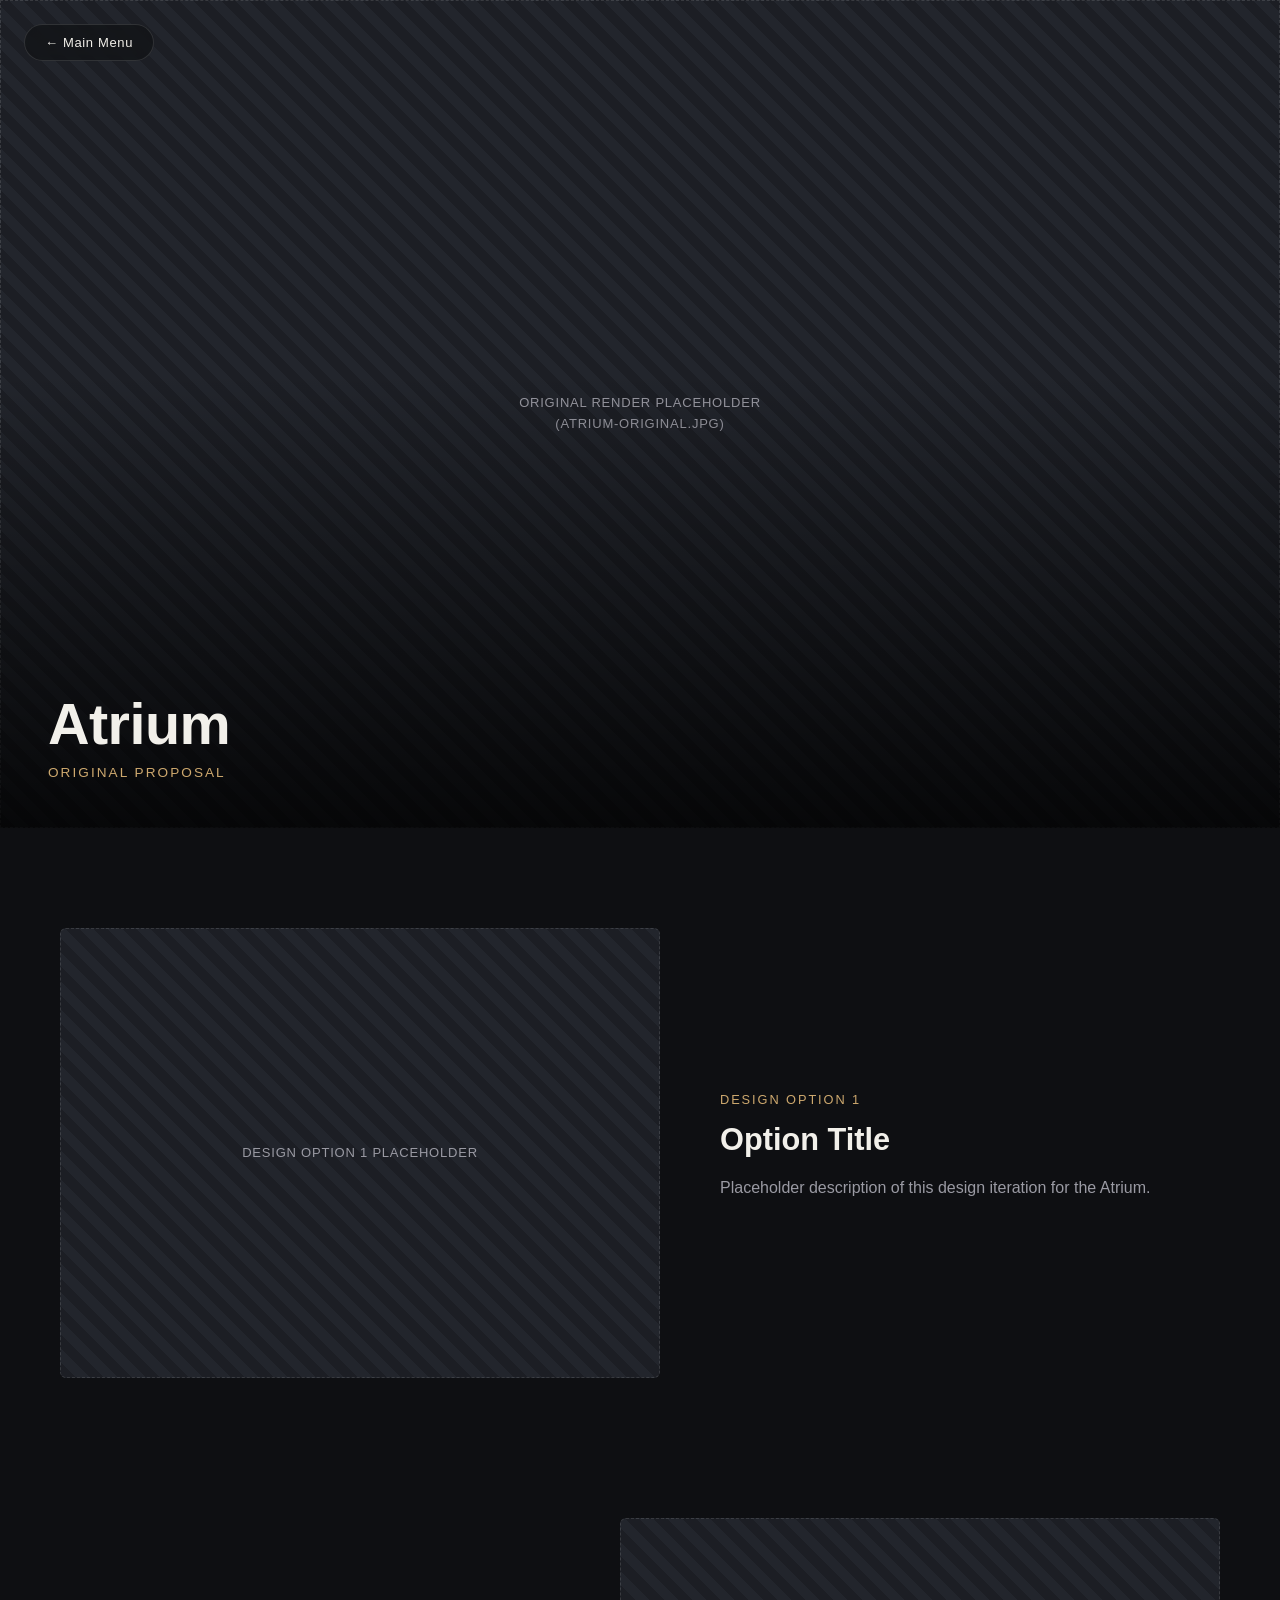
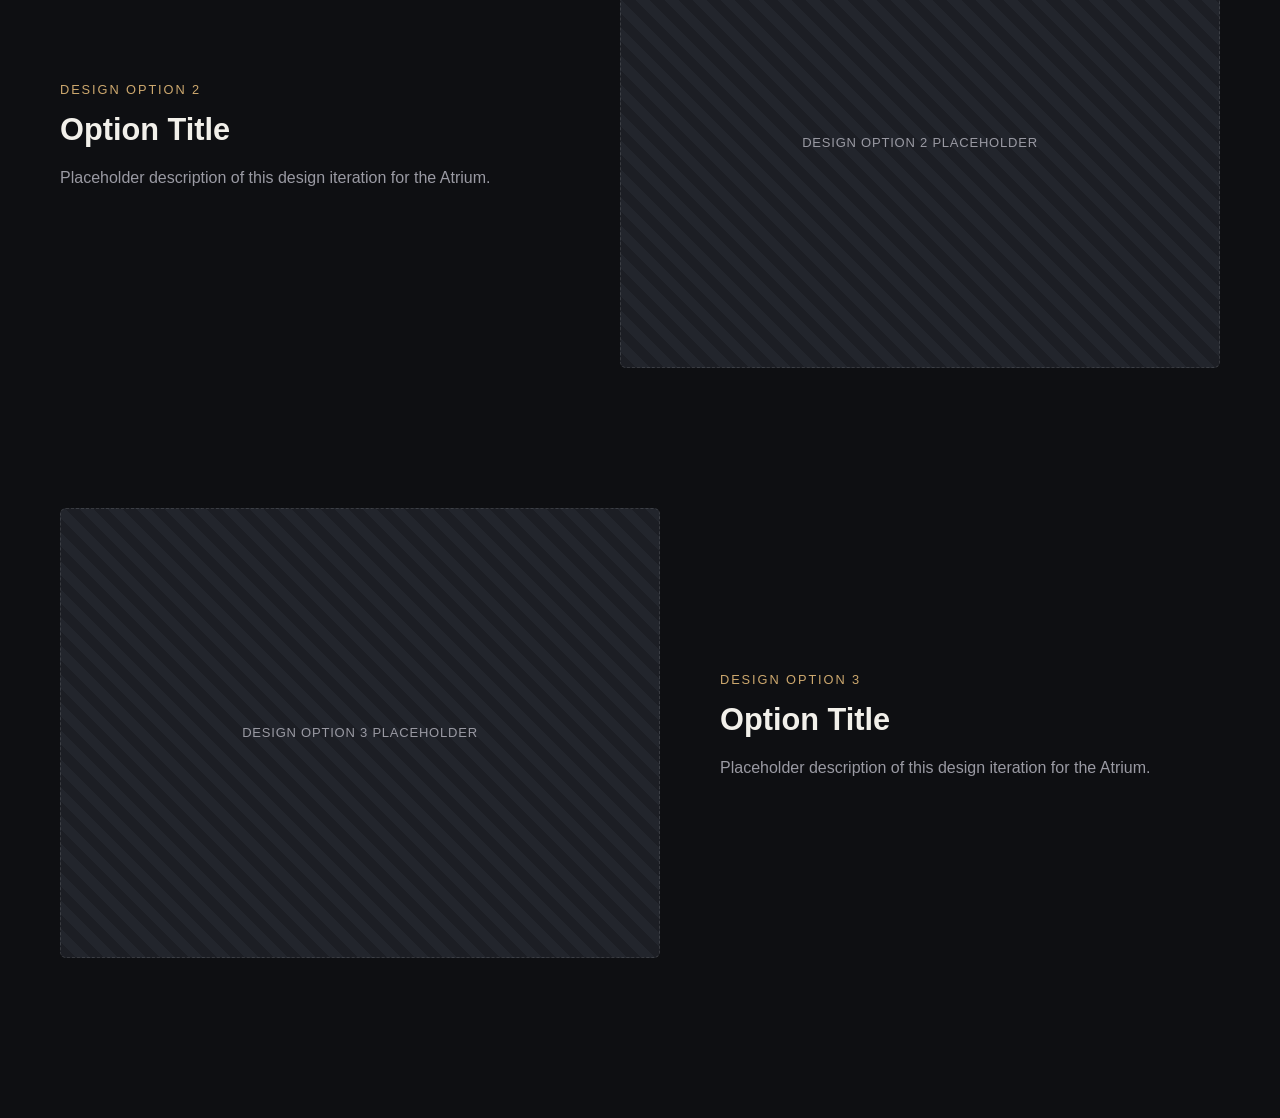
==== atrium.html @ 17647ee3 "Add site skeleton: cover, main menu, and 4 space pages with placeholders" ====
<!DOCTYPE html>
<html lang="en">
<head>
<meta charset="UTF-8" />
<meta name="viewport" content="width=device-width, initial-scale=1.0" />
<title>Atrium — Technopark Design Options</title>
<link rel="stylesheet" href="css/style.css" />
</head>
<body>

<a href="index.html" class="back-btn">&larr; Main Menu</a>

<section class="hero">
  <div class="hero-media placeholder">Original Render Placeholder<br />(atrium-original.jpg)</div>
  <div class="hero-scrim"></div>
  <div class="hero-caption">
    <h1>Atrium</h1>
    <p>Original Proposal</p>
  </div>
</section>

<section class="options">

  <div class="option-block fade-in">
    <div class="option-media placeholder">Design Option 1 Placeholder</div>
    <div class="option-text">
      <p class="eyebrow">Design Option 1</p>
      <h2>Option Title</h2>
      <p>Placeholder description of this design iteration for the Atrium.</p>
    </div>
  </div>

  <div class="option-block reverse fade-in">
    <div class="option-media placeholder">Design Option 2 Placeholder</div>
    <div class="option-text">
      <p class="eyebrow">Design Option 2</p>
      <h2>Option Title</h2>
      <p>Placeholder description of this design iteration for the Atrium.</p>
    </div>
  </div>

  <div class="option-block fade-in">
    <div class="option-media placeholder">Design Option 3 Placeholder</div>
    <div class="option-text">
      <p class="eyebrow">Design Option 3</p>
      <h2>Option Title</h2>
      <p>Placeholder description of this design iteration for the Atrium.</p>
    </div>
  </div>

</section>

<script src="js/script.js"></script>
</body>
</html>
---- css/style.css ----
:root {
  --bg: #0e0f12;
  --bg-alt: #16181d;
  --text: #f2f0ea;
  --text-dim: #9a9aa3;
  --accent: #cda86e;
  --border: rgba(255, 255, 255, 0.12);
}

* {
  box-sizing: border-box;
}

html {
  scroll-behavior: smooth;
}

body {
  margin: 0;
  background: var(--bg);
  color: var(--text);
  font-family: -apple-system, BlinkMacSystemFont, "Segoe UI", Helvetica, Arial, sans-serif;
  -webkit-font-smoothing: antialiased;
}

a {
  color: inherit;
}

/* ---------- Placeholder media block ---------- */
.placeholder {
  width: 100%;
  height: 100%;
  display: flex;
  align-items: center;
  justify-content: center;
  text-align: center;
  padding: 20px;
  background: repeating-linear-gradient(
    45deg,
    #1c1e24,
    #1c1e24 10px,
    #22252c 10px,
    #22252c 20px
  );
  border: 1px dashed var(--border);
  color: var(--text-dim);
  font-size: 13px;
  letter-spacing: 0.06em;
  text-transform: uppercase;
  line-height: 1.6;
}

/* ---------- Fade-in on scroll ---------- */
.fade-in {
  opacity: 0;
  transform: translateY(24px);
  transition: opacity 0.7s ease, transform 0.7s ease;
}
.fade-in.visible {
  opacity: 1;
  transform: none;
}

/* ---------- Cover ---------- */
.cover {
  height: 100vh;
  display: flex;
  flex-direction: column;
  align-items: center;
  justify-content: center;
  text-align: center;
  position: relative;
  padding: 0 24px;
}

.cover h1 {
  font-size: clamp(2.2rem, 6vw, 5rem);
  font-weight: 700;
  letter-spacing: -0.02em;
  margin: 0;
}

.cover .subtitle {
  margin-top: 18px;
  color: var(--text-dim);
  font-size: clamp(0.9rem, 1.6vw, 1.15rem);
  letter-spacing: 0.08em;
  text-transform: uppercase;
}

.scroll-cue {
  position: absolute;
  bottom: 40px;
  left: 50%;
  transform: translateX(-50%);
  text-decoration: none;
  display: flex;
  flex-direction: column;
  align-items: center;
  gap: 8px;
  color: var(--text-dim);
  font-size: 12px;
  letter-spacing: 0.1em;
  text-transform: uppercase;
}

.scroll-cue .arrow {
  width: 12px;
  height: 12px;
  border-right: 2px solid var(--text-dim);
  border-bottom: 2px solid var(--text-dim);
  transform: rotate(45deg);
  animation: bounce 1.8s infinite;
}

@keyframes bounce {
  0%, 100% { transform: rotate(45deg) translate(0, 0); }
  50% { transform: rotate(45deg) translate(6px, 6px); }
}

/* ---------- Menu ---------- */
.menu {
  padding: 100px 60px 120px;
  max-width: 1400px;
  margin: 0 auto;
}

.menu h2 {
  text-align: center;
  font-size: clamp(1.4rem, 3vw, 2rem);
  font-weight: 600;
  letter-spacing: 0.04em;
  margin-bottom: 60px;
}

.menu-grid {
  display: grid;
  grid-template-columns: repeat(4, minmax(0, 1fr));
  gap: 32px;
}

.menu-item {
  text-decoration: none;
  color: var(--text);
  display: flex;
  flex-direction: column;
  gap: 16px;
}

.menu-item .thumb {
  aspect-ratio: 4 / 3;
  border-radius: 6px;
  overflow: hidden;
  transition: transform 0.35s ease, border-color 0.35s ease;
}

.menu-item:hover .thumb {
  transform: scale(1.03);
  border-color: var(--accent);
}

.menu-label {
  text-align: center;
  font-size: 1rem;
  font-weight: 600;
  letter-spacing: 0.05em;
  text-transform: uppercase;
}

@media (max-width: 900px) {
  .menu-grid { grid-template-columns: repeat(2, minmax(0, 1fr)); }
  .menu { padding: 80px 32px; }
}
@media (max-width: 520px) {
  .menu-grid { grid-template-columns: minmax(0, 1fr); }
}

/* ---------- Back button (space pages) ---------- */
.back-btn {
  position: fixed;
  top: 24px;
  left: 24px;
  z-index: 100;
  text-decoration: none;
  background: rgba(14, 15, 18, 0.6);
  backdrop-filter: blur(8px);
  border: 1px solid var(--border);
  color: var(--text);
  padding: 10px 20px;
  border-radius: 999px;
  font-size: 13px;
  letter-spacing: 0.05em;
  transition: background 0.25s ease, color 0.25s ease;
}

.back-btn:hover {
  background: var(--accent);
  color: #14151a;
}

/* ---------- Hero (original render) ---------- */
.hero {
  position: relative;
  height: 92vh;
  overflow: hidden;
}

.hero-media {
  position: absolute;
  inset: 0;
}

.hero-scrim {
  position: absolute;
  inset: 0;
  background: linear-gradient(to top, rgba(0, 0, 0, 0.8), rgba(0, 0, 0, 0) 55%);
  pointer-events: none;
}

.hero-caption {
  position: absolute;
  left: 48px;
  bottom: 48px;
  z-index: 2;
}

.hero-caption h1 {
  margin: 0;
  font-size: clamp(2rem, 5vw, 3.6rem);
  font-weight: 700;
  letter-spacing: -0.01em;
}

.hero-caption p {
  margin: 8px 0 0;
  color: var(--accent);
  letter-spacing: 0.15em;
  text-transform: uppercase;
  font-size: 0.85rem;
}

/* ---------- Design options ---------- */
.options {
  max-width: 1300px;
  margin: 0 auto;
  padding: 100px 60px 160px;
  display: flex;
  flex-direction: column;
  gap: 140px;
}

.option-block {
  display: grid;
  grid-template-columns: minmax(0, 1.2fr) minmax(0, 1fr);
  gap: 60px;
  align-items: center;
}

.option-block.reverse {
  grid-template-columns: minmax(0, 1fr) minmax(0, 1.2fr);
}

.option-block.reverse .option-media {
  order: 2;
}

.option-media {
  aspect-ratio: 4 / 3;
  border-radius: 6px;
  overflow: hidden;
}

.option-text .eyebrow {
  color: var(--accent);
  font-size: 0.8rem;
  letter-spacing: 0.15em;
  text-transform: uppercase;
  margin: 0 0 12px;
}

.option-text h2 {
  font-size: clamp(1.4rem, 2.4vw, 2rem);
  margin: 0 0 16px;
}

.option-text p {
  color: var(--text-dim);
  line-height: 1.7;
  font-size: 1rem;
}

@media (max-width: 860px) {
  .options { padding: 70px 28px 120px; gap: 90px; }
  .option-block,
  .option-block.reverse {
    grid-template-columns: minmax(0, 1fr);
  }
  .option-block.reverse .option-media { order: 0; }
  .hero-caption { left: 24px; bottom: 32px; }
}
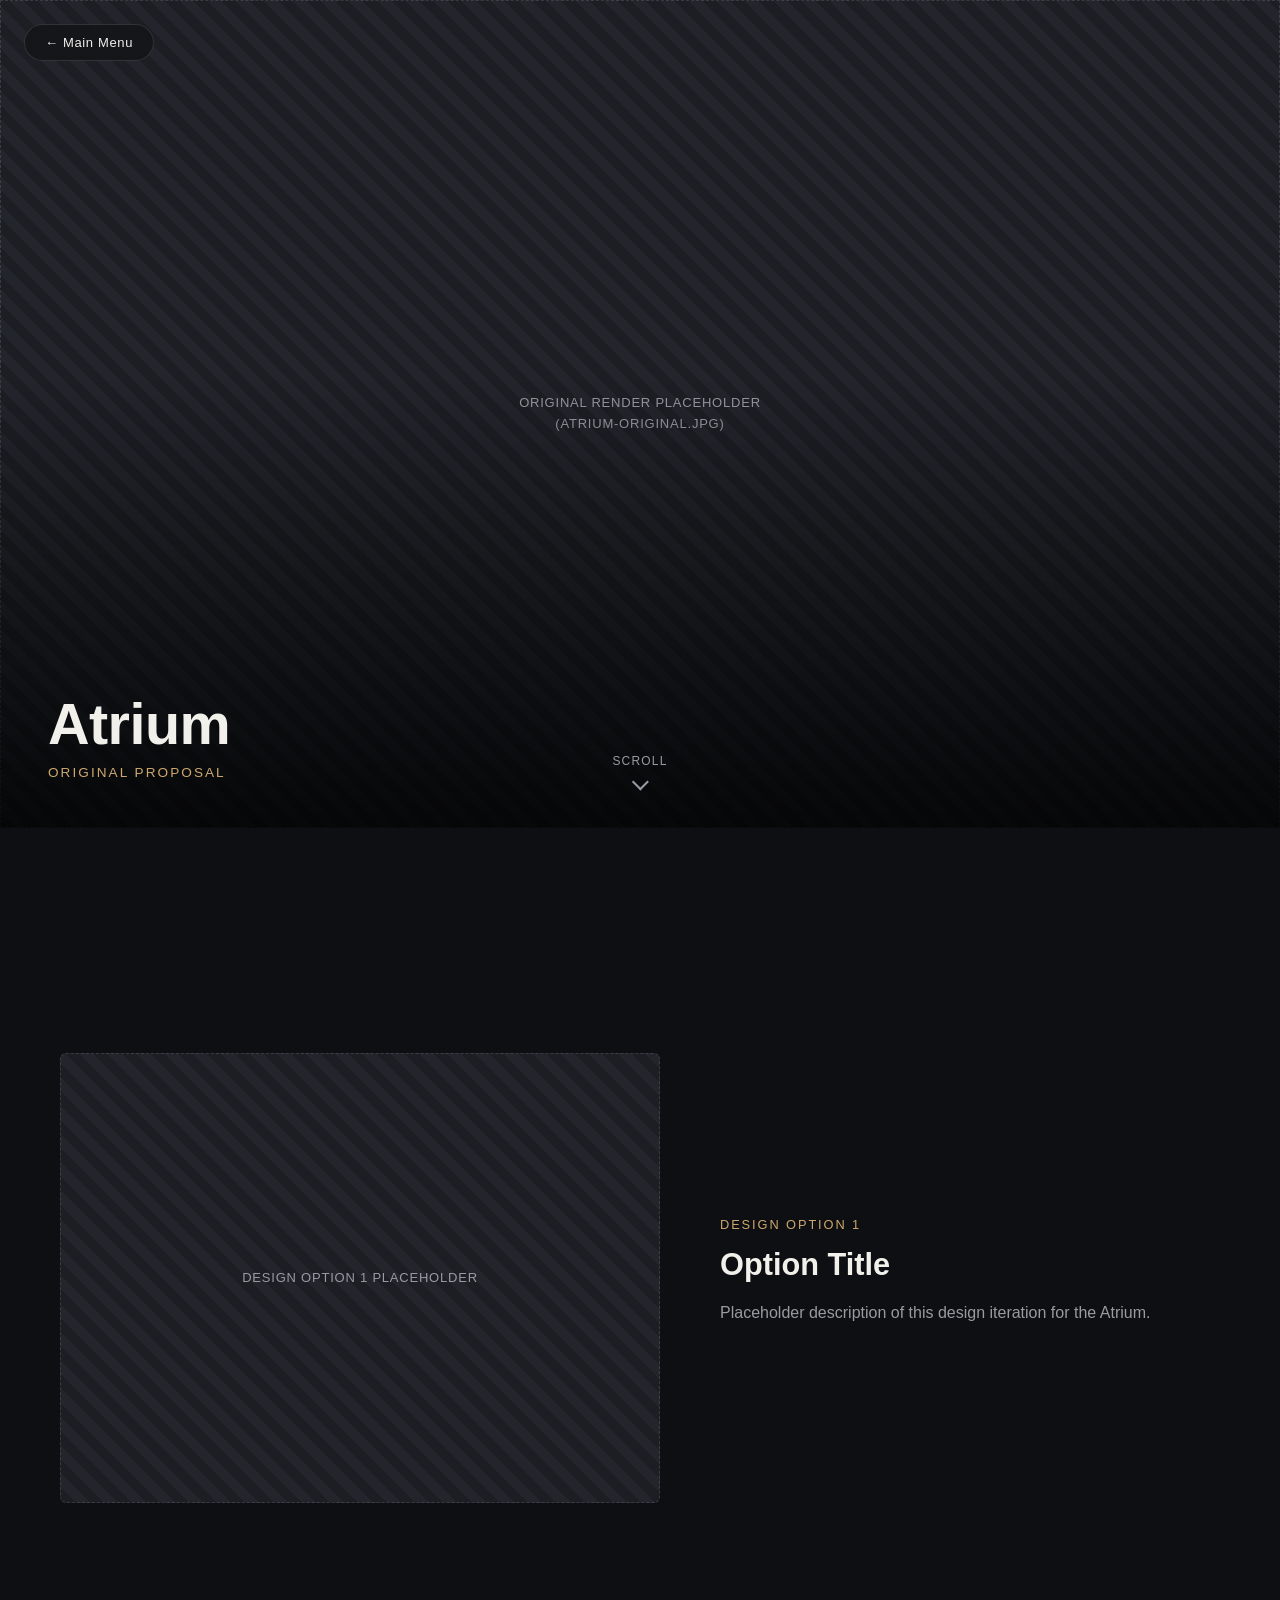
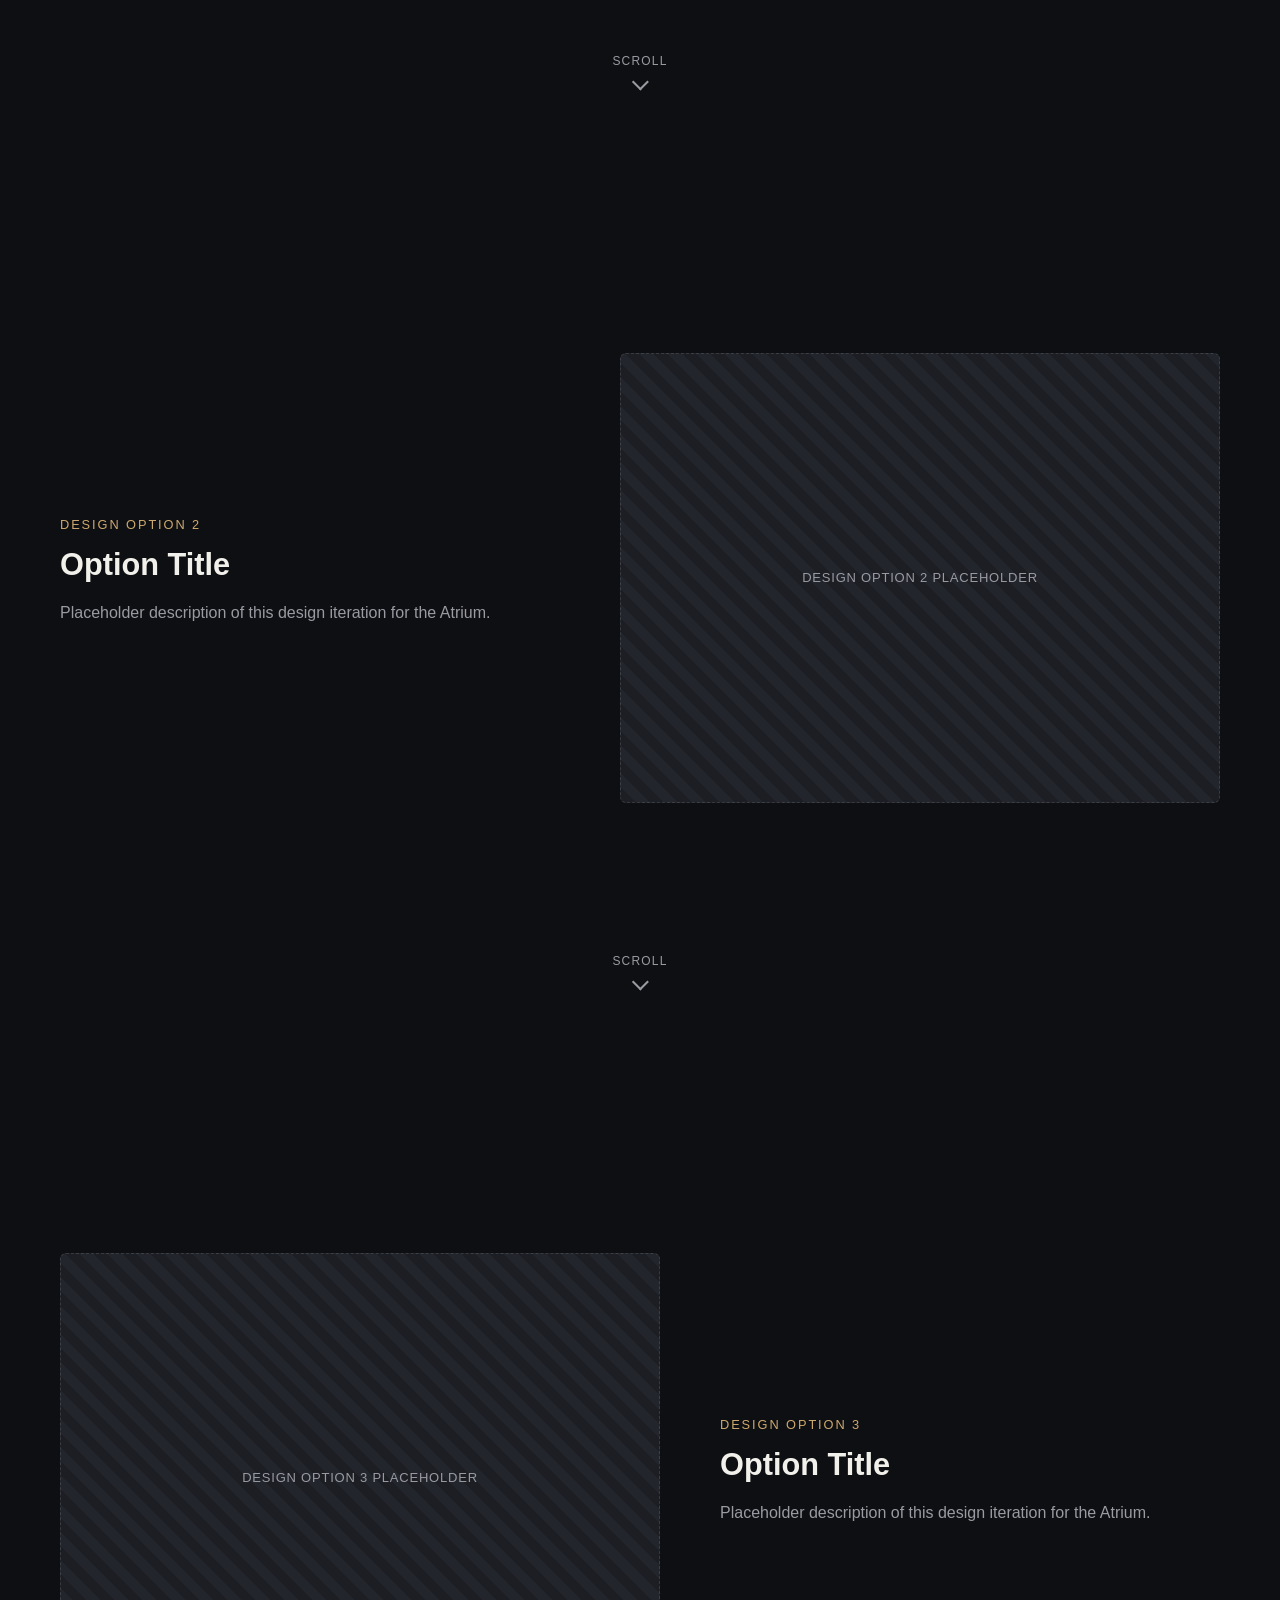
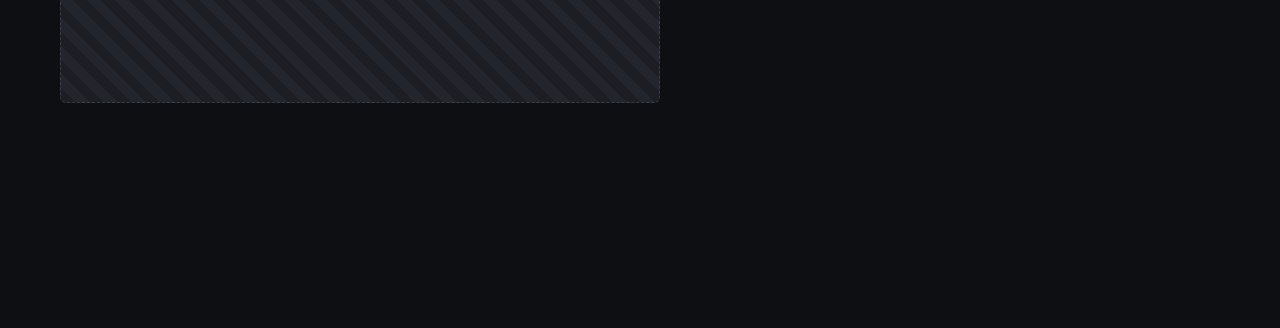
==== commit 87cd868c: "Convert scrolling into presentation-style slide navigation Each section (cover, menu, hero, design o" ====
--- a/atrium.html
+++ b/atrium.html
@@ -10,17 +10,20 @@
 
 <a href="index.html" class="back-btn">&larr; Main Menu</a>
 
-<section class="hero">
+<section class="hero slide">
   <div class="hero-media placeholder">Original Render Placeholder<br />(atrium-original.jpg)</div>
   <div class="hero-scrim"></div>
   <div class="hero-caption">
     <h1>Atrium</h1>
     <p>Original Proposal</p>
   </div>
+  <a href="#" class="scroll-cue">
+    <span>Scroll</span>
+    <span class="arrow"></span>
+  </a>
 </section>
 
-<section class="options">
-
+<section class="option-slide slide">
   <div class="option-block fade-in">
     <div class="option-media placeholder">Design Option 1 Placeholder</div>
     <div class="option-text">
@@ -29,7 +32,13 @@
       <p>Placeholder description of this design iteration for the Atrium.</p>
     </div>
   </div>
+  <a href="#" class="scroll-cue">
+    <span>Scroll</span>
+    <span class="arrow"></span>
+  </a>
+</section>
 
+<section class="option-slide slide">
   <div class="option-block reverse fade-in">
     <div class="option-media placeholder">Design Option 2 Placeholder</div>
     <div class="option-text">
@@ -38,7 +47,13 @@
       <p>Placeholder description of this design iteration for the Atrium.</p>
     </div>
   </div>
+  <a href="#" class="scroll-cue">
+    <span>Scroll</span>
+    <span class="arrow"></span>
+  </a>
+</section>
 
+<section class="option-slide slide">
   <div class="option-block fade-in">
     <div class="option-media placeholder">Design Option 3 Placeholder</div>
     <div class="option-text">
@@ -47,7 +62,6 @@
       <p>Placeholder description of this design iteration for the Atrium.</p>
     </div>
   </div>
-
 </section>
 
 <script src="js/script.js"></script>
--- a/css/style.css
+++ b/css/style.css
@@ -13,6 +13,7 @@
 
 html {
   scroll-behavior: smooth;
+  scroll-snap-type: y mandatory;
 }
 
 body {
@@ -21,6 +22,12 @@
   color: var(--text);
   font-family: -apple-system, BlinkMacSystemFont, "Segoe UI", Helvetica, Arial, sans-serif;
   -webkit-font-smoothing: antialiased;
+}
+
+/* ---------- Slides (presentation-style scroll-snap) ---------- */
+.slide {
+  scroll-snap-align: start;
+  scroll-snap-stop: always;
 }
 
 a {
@@ -121,7 +128,11 @@
 
 /* ---------- Menu ---------- */
 .menu {
-  padding: 100px 60px 120px;
+  min-height: 100vh;
+  display: flex;
+  flex-direction: column;
+  justify-content: center;
+  padding: 40px 60px;
   max-width: 1400px;
   margin: 0 auto;
 }
@@ -169,11 +180,9 @@
 }
 
 @media (max-width: 900px) {
-  .menu-grid { grid-template-columns: repeat(2, minmax(0, 1fr)); }
-  .menu { padding: 80px 32px; }
-}
-@media (max-width: 520px) {
-  .menu-grid { grid-template-columns: minmax(0, 1fr); }
+  .menu-grid { grid-template-columns: repeat(2, minmax(0, 1fr)); gap: 20px; }
+  .menu { padding: 32px 24px; }
+  .menu h2 { margin-bottom: 32px; }
 }
 
 /* ---------- Back button (space pages) ---------- */
@@ -241,16 +250,18 @@
 }
 
 /* ---------- Design options ---------- */
-.options {
+.option-slide {
+  min-height: 100vh;
+  display: flex;
+  align-items: center;
+  position: relative;
+  padding: 80px 60px;
+}
+
+.option-block {
+  width: 100%;
   max-width: 1300px;
   margin: 0 auto;
-  padding: 100px 60px 160px;
-  display: flex;
-  flex-direction: column;
-  gap: 140px;
-}
-
-.option-block {
   display: grid;
   grid-template-columns: minmax(0, 1.2fr) minmax(0, 1fr);
   gap: 60px;
@@ -291,10 +302,11 @@
 }
 
 @media (max-width: 860px) {
-  .options { padding: 70px 28px 120px; gap: 90px; }
+  .option-slide { padding: 100px 28px 60px; }
   .option-block,
   .option-block.reverse {
     grid-template-columns: minmax(0, 1fr);
+    gap: 28px;
   }
   .option-block.reverse .option-media { order: 0; }
   .hero-caption { left: 24px; bottom: 32px; }
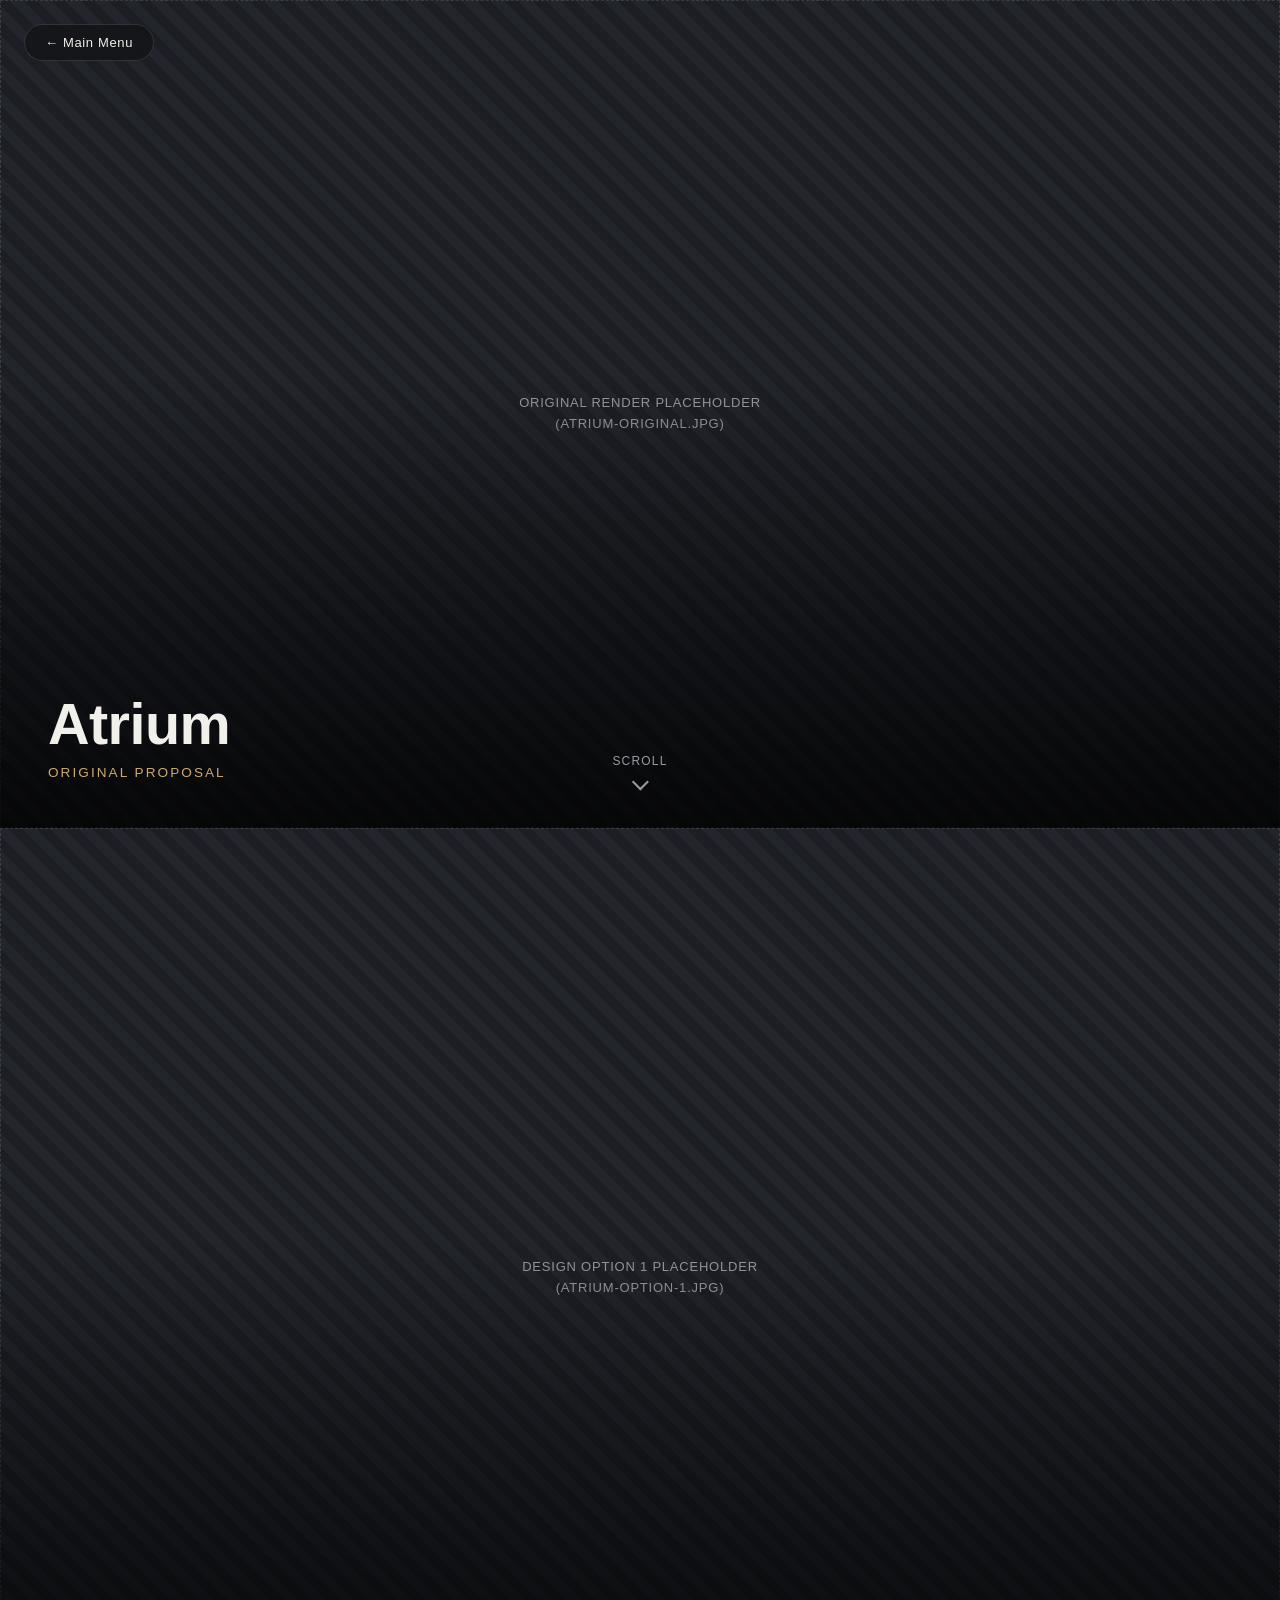
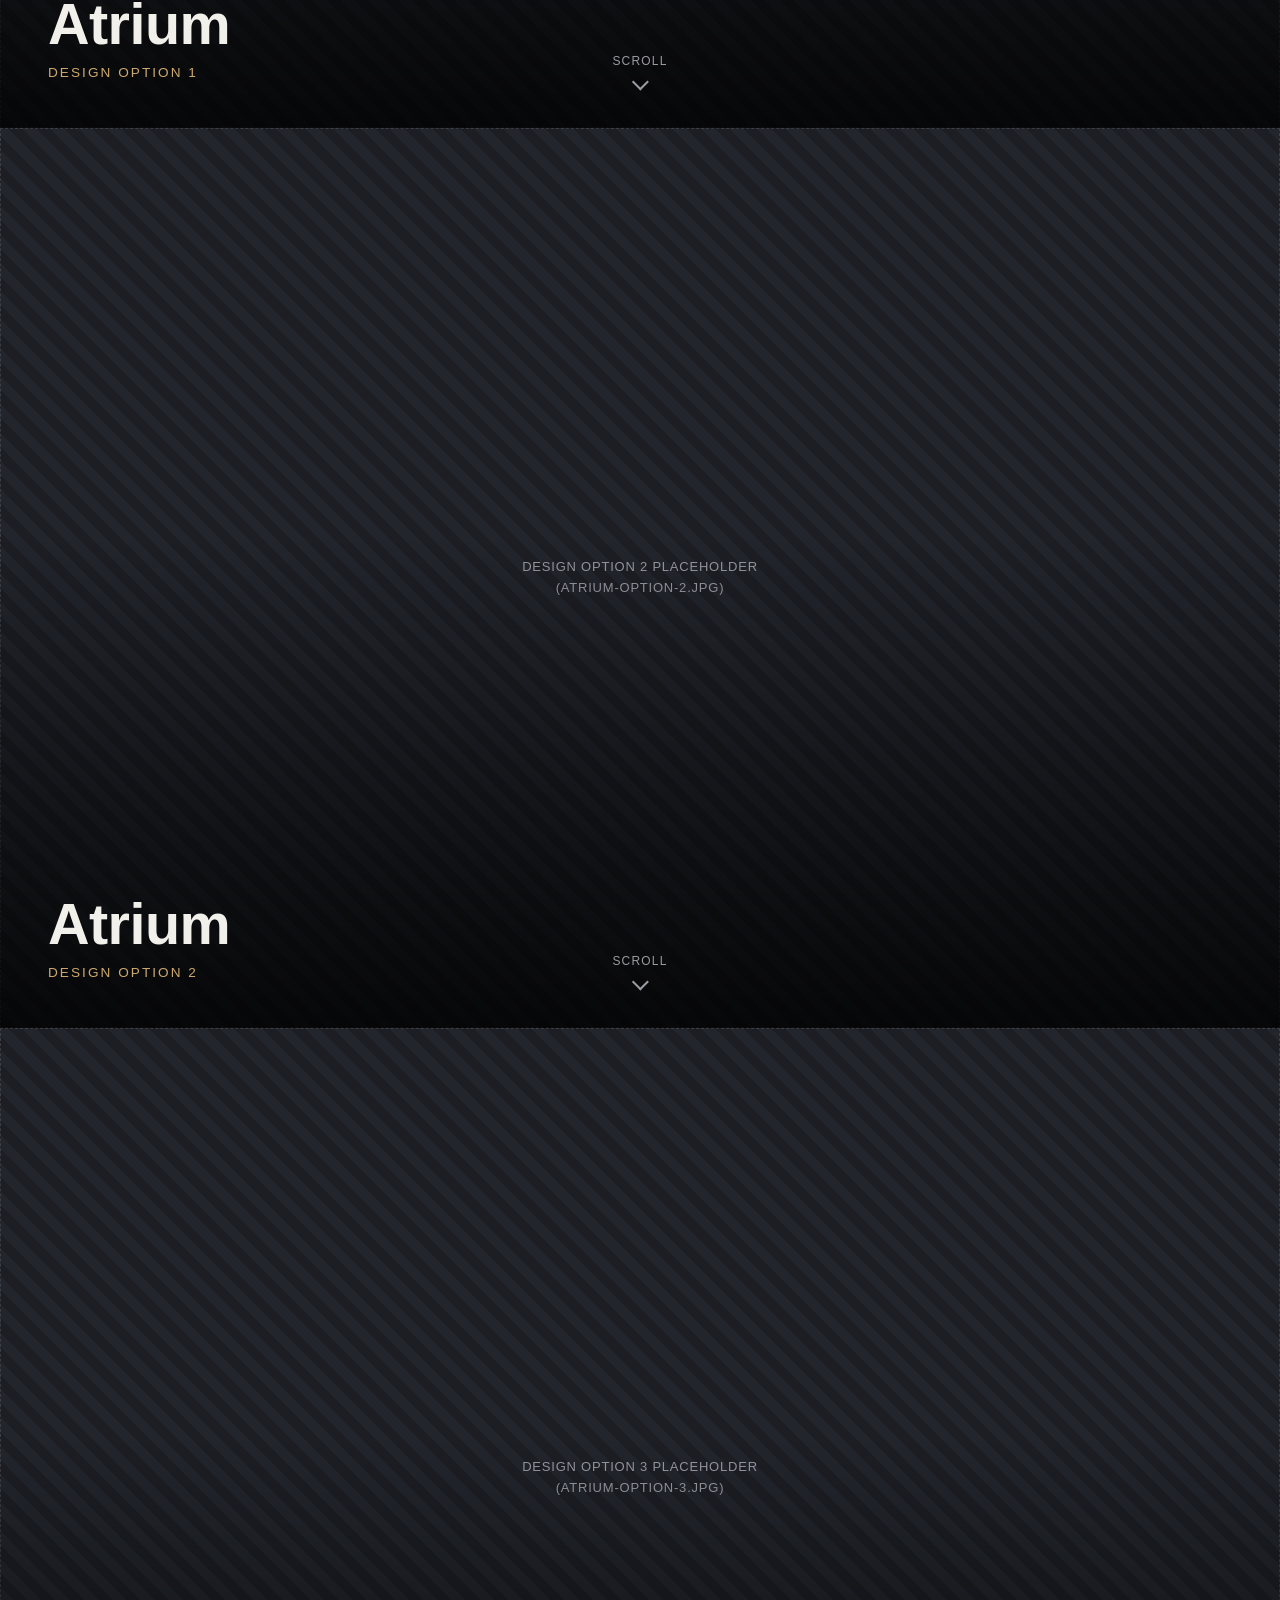
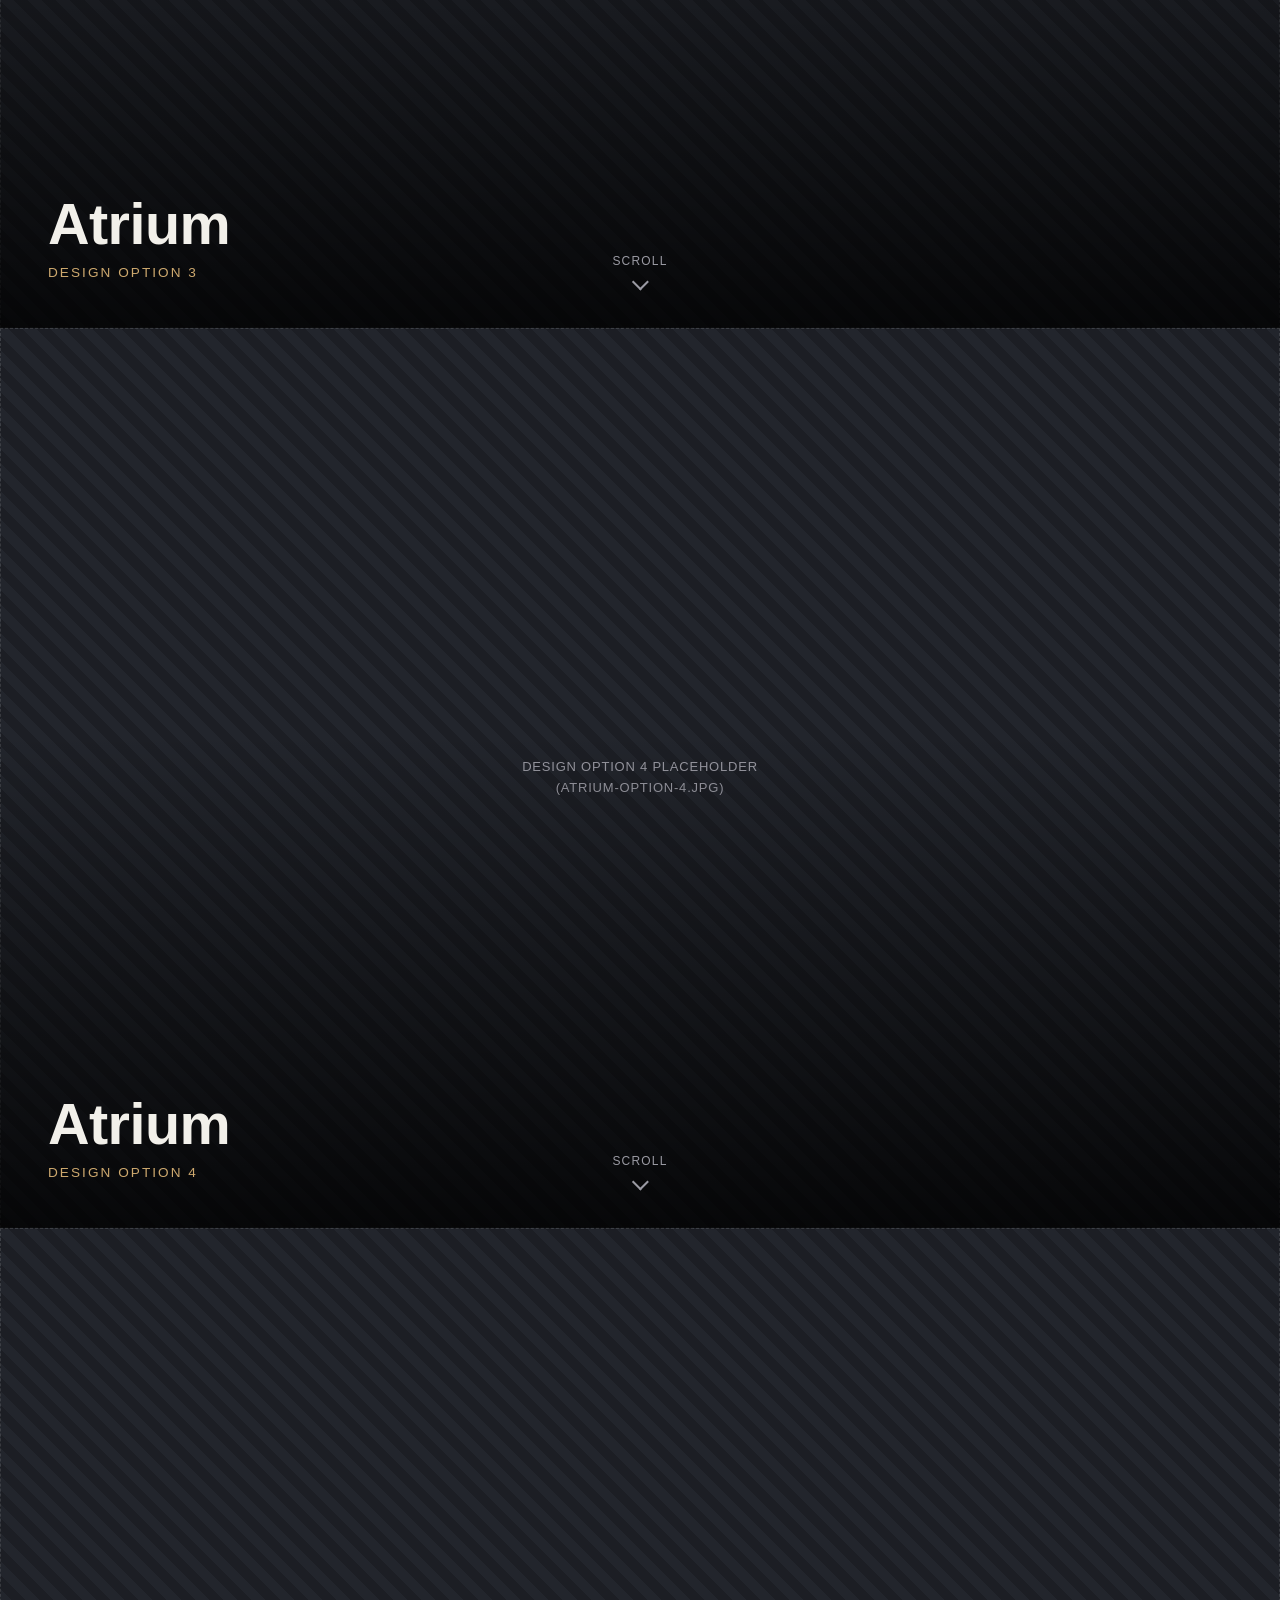
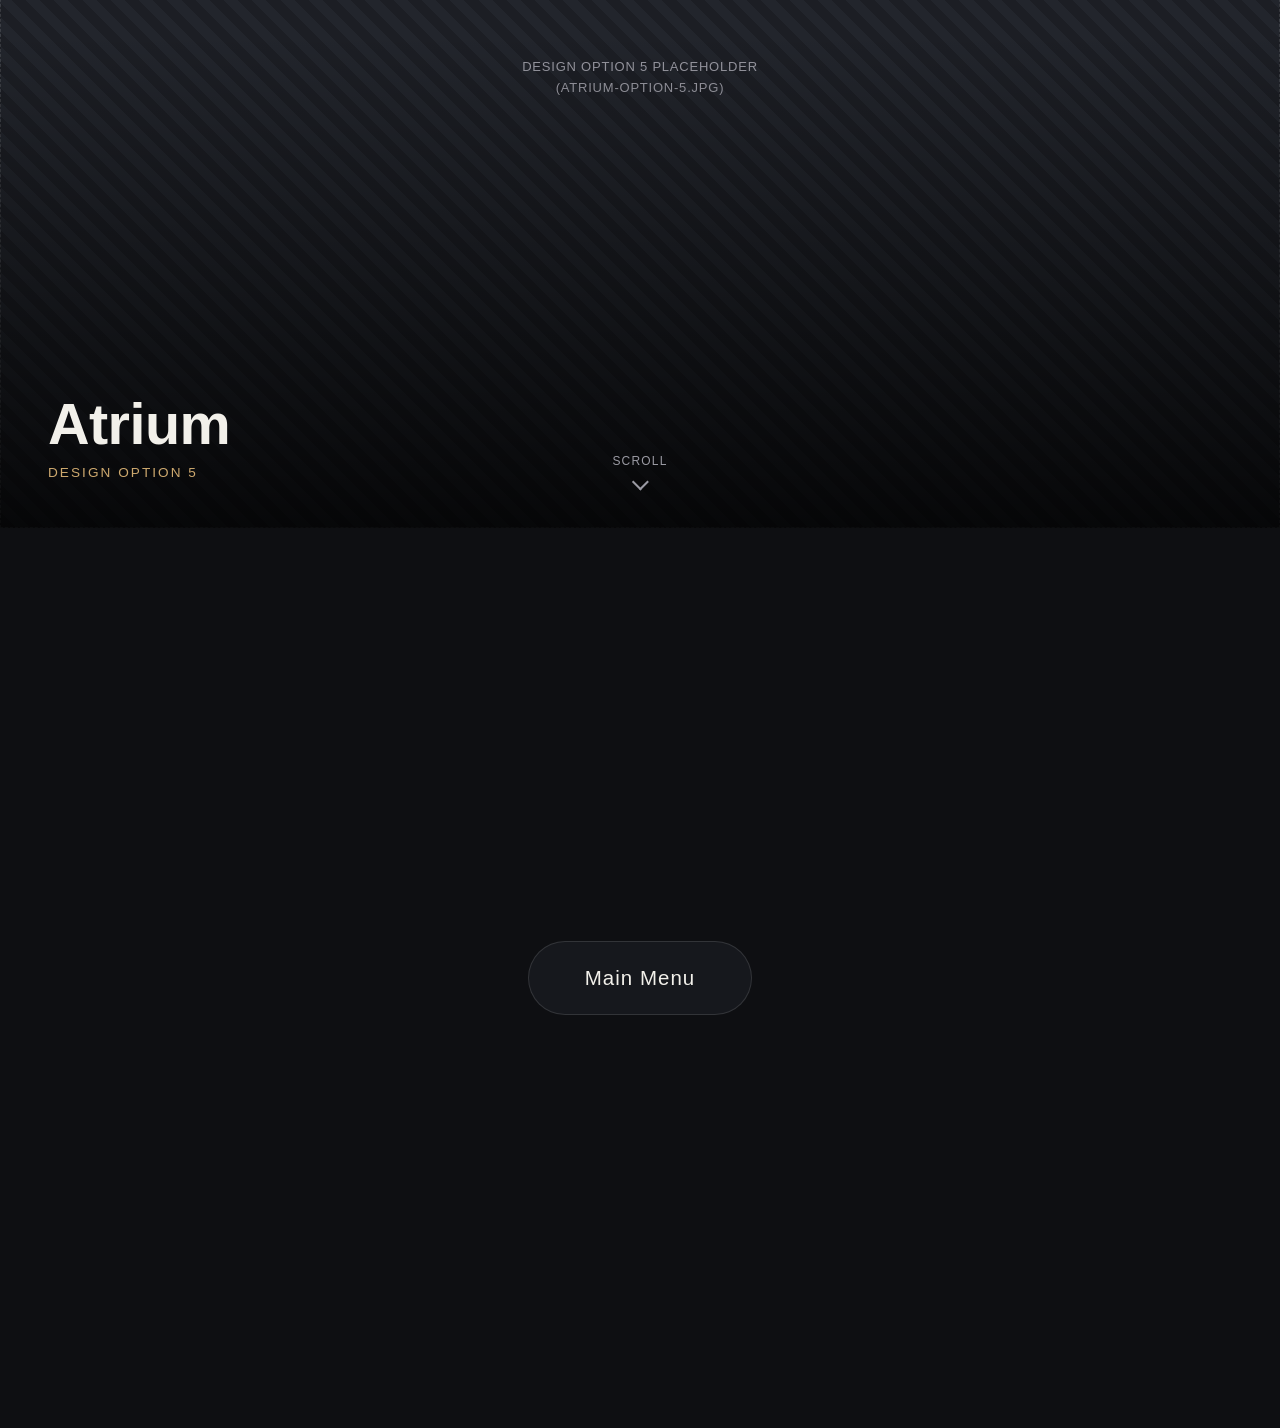
==== commit 8e6860b4: "Refine slide presentation per feedback - Back button now returns to the menu slide, not the cover - " ====
--- a/atrium.html
+++ b/atrium.html
@@ -8,7 +8,7 @@
 </head>
 <body>
 
-<a href="index.html" class="back-btn">&larr; Main Menu</a>
+<a href="index.html#menu" class="back-btn">&larr; Main Menu</a>
 
 <section class="hero slide">
   <div class="hero-media placeholder">Original Render Placeholder<br />(atrium-original.jpg)</div>
@@ -24,13 +24,11 @@
 </section>
 
 <section class="option-slide slide">
-  <div class="option-block fade-in">
-    <div class="option-media placeholder">Design Option 1 Placeholder</div>
-    <div class="option-text">
-      <p class="eyebrow">Design Option 1</p>
-      <h2>Option Title</h2>
-      <p>Placeholder description of this design iteration for the Atrium.</p>
-    </div>
+  <div class="hero-media placeholder">Design Option 1 Placeholder<br />(atrium-option-1.jpg)</div>
+  <div class="hero-scrim"></div>
+  <div class="hero-caption">
+    <h1>Atrium</h1>
+    <p>Design Option 1</p>
   </div>
   <a href="#" class="scroll-cue">
     <span>Scroll</span>
@@ -39,13 +37,11 @@
 </section>
 
 <section class="option-slide slide">
-  <div class="option-block reverse fade-in">
-    <div class="option-media placeholder">Design Option 2 Placeholder</div>
-    <div class="option-text">
-      <p class="eyebrow">Design Option 2</p>
-      <h2>Option Title</h2>
-      <p>Placeholder description of this design iteration for the Atrium.</p>
-    </div>
+  <div class="hero-media placeholder">Design Option 2 Placeholder<br />(atrium-option-2.jpg)</div>
+  <div class="hero-scrim"></div>
+  <div class="hero-caption">
+    <h1>Atrium</h1>
+    <p>Design Option 2</p>
   </div>
   <a href="#" class="scroll-cue">
     <span>Scroll</span>
@@ -54,14 +50,46 @@
 </section>
 
 <section class="option-slide slide">
-  <div class="option-block fade-in">
-    <div class="option-media placeholder">Design Option 3 Placeholder</div>
-    <div class="option-text">
-      <p class="eyebrow">Design Option 3</p>
-      <h2>Option Title</h2>
-      <p>Placeholder description of this design iteration for the Atrium.</p>
-    </div>
+  <div class="hero-media placeholder">Design Option 3 Placeholder<br />(atrium-option-3.jpg)</div>
+  <div class="hero-scrim"></div>
+  <div class="hero-caption">
+    <h1>Atrium</h1>
+    <p>Design Option 3</p>
   </div>
+  <a href="#" class="scroll-cue">
+    <span>Scroll</span>
+    <span class="arrow"></span>
+  </a>
+</section>
+
+<section class="option-slide slide">
+  <div class="hero-media placeholder">Design Option 4 Placeholder<br />(atrium-option-4.jpg)</div>
+  <div class="hero-scrim"></div>
+  <div class="hero-caption">
+    <h1>Atrium</h1>
+    <p>Design Option 4</p>
+  </div>
+  <a href="#" class="scroll-cue">
+    <span>Scroll</span>
+    <span class="arrow"></span>
+  </a>
+</section>
+
+<section class="option-slide slide">
+  <div class="hero-media placeholder">Design Option 5 Placeholder<br />(atrium-option-5.jpg)</div>
+  <div class="hero-scrim"></div>
+  <div class="hero-caption">
+    <h1>Atrium</h1>
+    <p>Design Option 5</p>
+  </div>
+  <a href="#" class="scroll-cue">
+    <span>Scroll</span>
+    <span class="arrow"></span>
+  </a>
+</section>
+
+<section class="closing slide">
+  <a href="index.html#menu" class="menu-return-btn">Main Menu</a>
 </section>
 
 <script src="js/script.js"></script>
--- a/css/style.css
+++ b/css/style.css
@@ -208,11 +208,19 @@
   color: #14151a;
 }
 
-/* ---------- Hero (original render) ---------- */
+/* ---------- Hero + design option slides (full-bleed image treatment) ---------- */
+.hero,
+.option-slide {
+  position: relative;
+  overflow: hidden;
+}
+
 .hero {
-  position: relative;
   height: 92vh;
-  overflow: hidden;
+}
+
+.option-slide {
+  min-height: 100vh;
 }
 
 .hero-media {
@@ -249,65 +257,32 @@
   font-size: 0.85rem;
 }
 
-/* ---------- Design options ---------- */
-.option-slide {
+@media (max-width: 860px) {
+  .hero-caption { left: 24px; bottom: 32px; }
+}
+
+/* ---------- Closing slide (return to menu) ---------- */
+.closing {
   min-height: 100vh;
   display: flex;
   align-items: center;
-  position: relative;
-  padding: 80px 60px;
-}
-
-.option-block {
-  width: 100%;
-  max-width: 1300px;
-  margin: 0 auto;
-  display: grid;
-  grid-template-columns: minmax(0, 1.2fr) minmax(0, 1fr);
-  gap: 60px;
-  align-items: center;
-}
-
-.option-block.reverse {
-  grid-template-columns: minmax(0, 1fr) minmax(0, 1.2fr);
-}
-
-.option-block.reverse .option-media {
-  order: 2;
-}
-
-.option-media {
-  aspect-ratio: 4 / 3;
-  border-radius: 6px;
-  overflow: hidden;
-}
-
-.option-text .eyebrow {
-  color: var(--accent);
-  font-size: 0.8rem;
-  letter-spacing: 0.15em;
-  text-transform: uppercase;
-  margin: 0 0 12px;
-}
-
-.option-text h2 {
-  font-size: clamp(1.4rem, 2.4vw, 2rem);
-  margin: 0 0 16px;
-}
-
-.option-text p {
-  color: var(--text-dim);
-  line-height: 1.7;
-  font-size: 1rem;
-}
-
-@media (max-width: 860px) {
-  .option-slide { padding: 100px 28px 60px; }
-  .option-block,
-  .option-block.reverse {
-    grid-template-columns: minmax(0, 1fr);
-    gap: 28px;
-  }
-  .option-block.reverse .option-media { order: 0; }
-  .hero-caption { left: 24px; bottom: 32px; }
-}
+  justify-content: center;
+}
+
+.menu-return-btn {
+  text-decoration: none;
+  color: var(--text);
+  border: 1px solid var(--border);
+  background: var(--bg-alt);
+  padding: 24px 56px;
+  border-radius: 999px;
+  font-size: clamp(1rem, 1.6vw, 1.3rem);
+  letter-spacing: 0.05em;
+  transition: background 0.25s ease, color 0.25s ease, transform 0.25s ease;
+}
+
+.menu-return-btn:hover {
+  background: var(--accent);
+  color: #14151a;
+  transform: scale(1.04);
+}
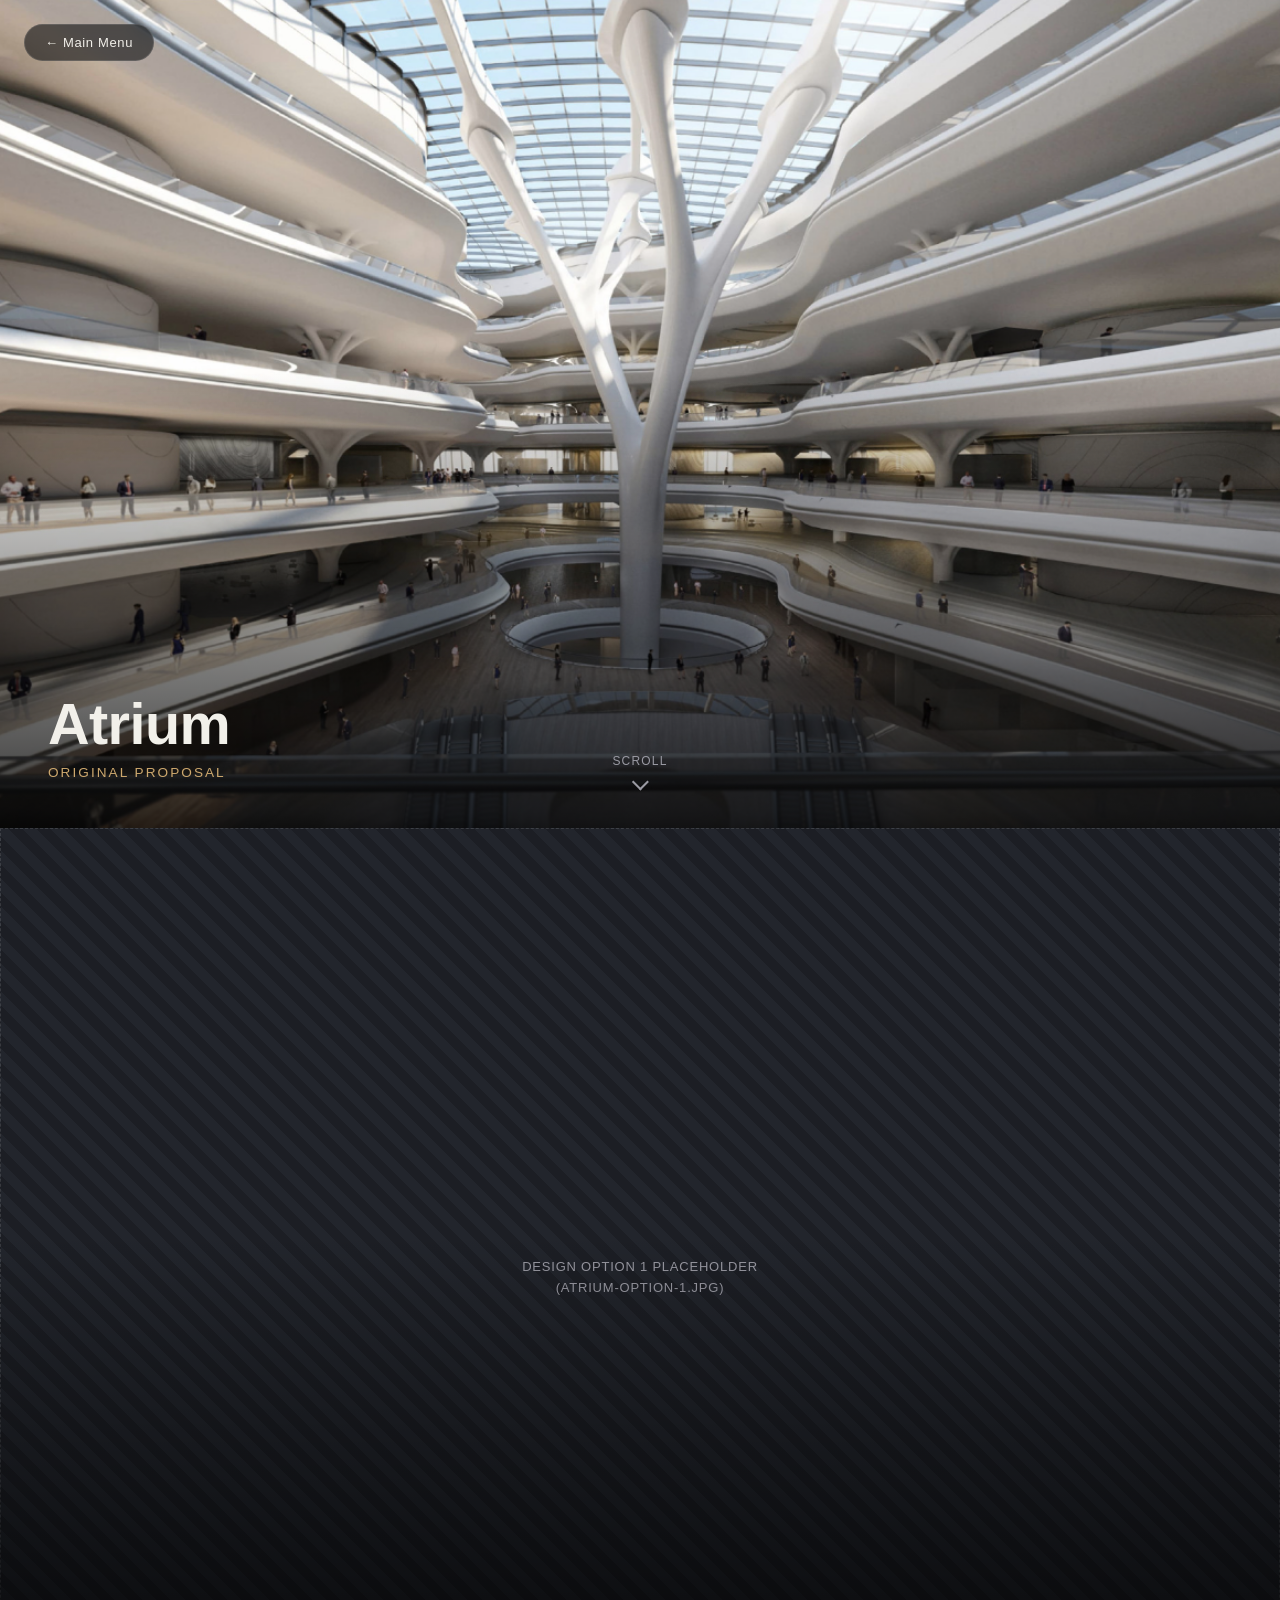
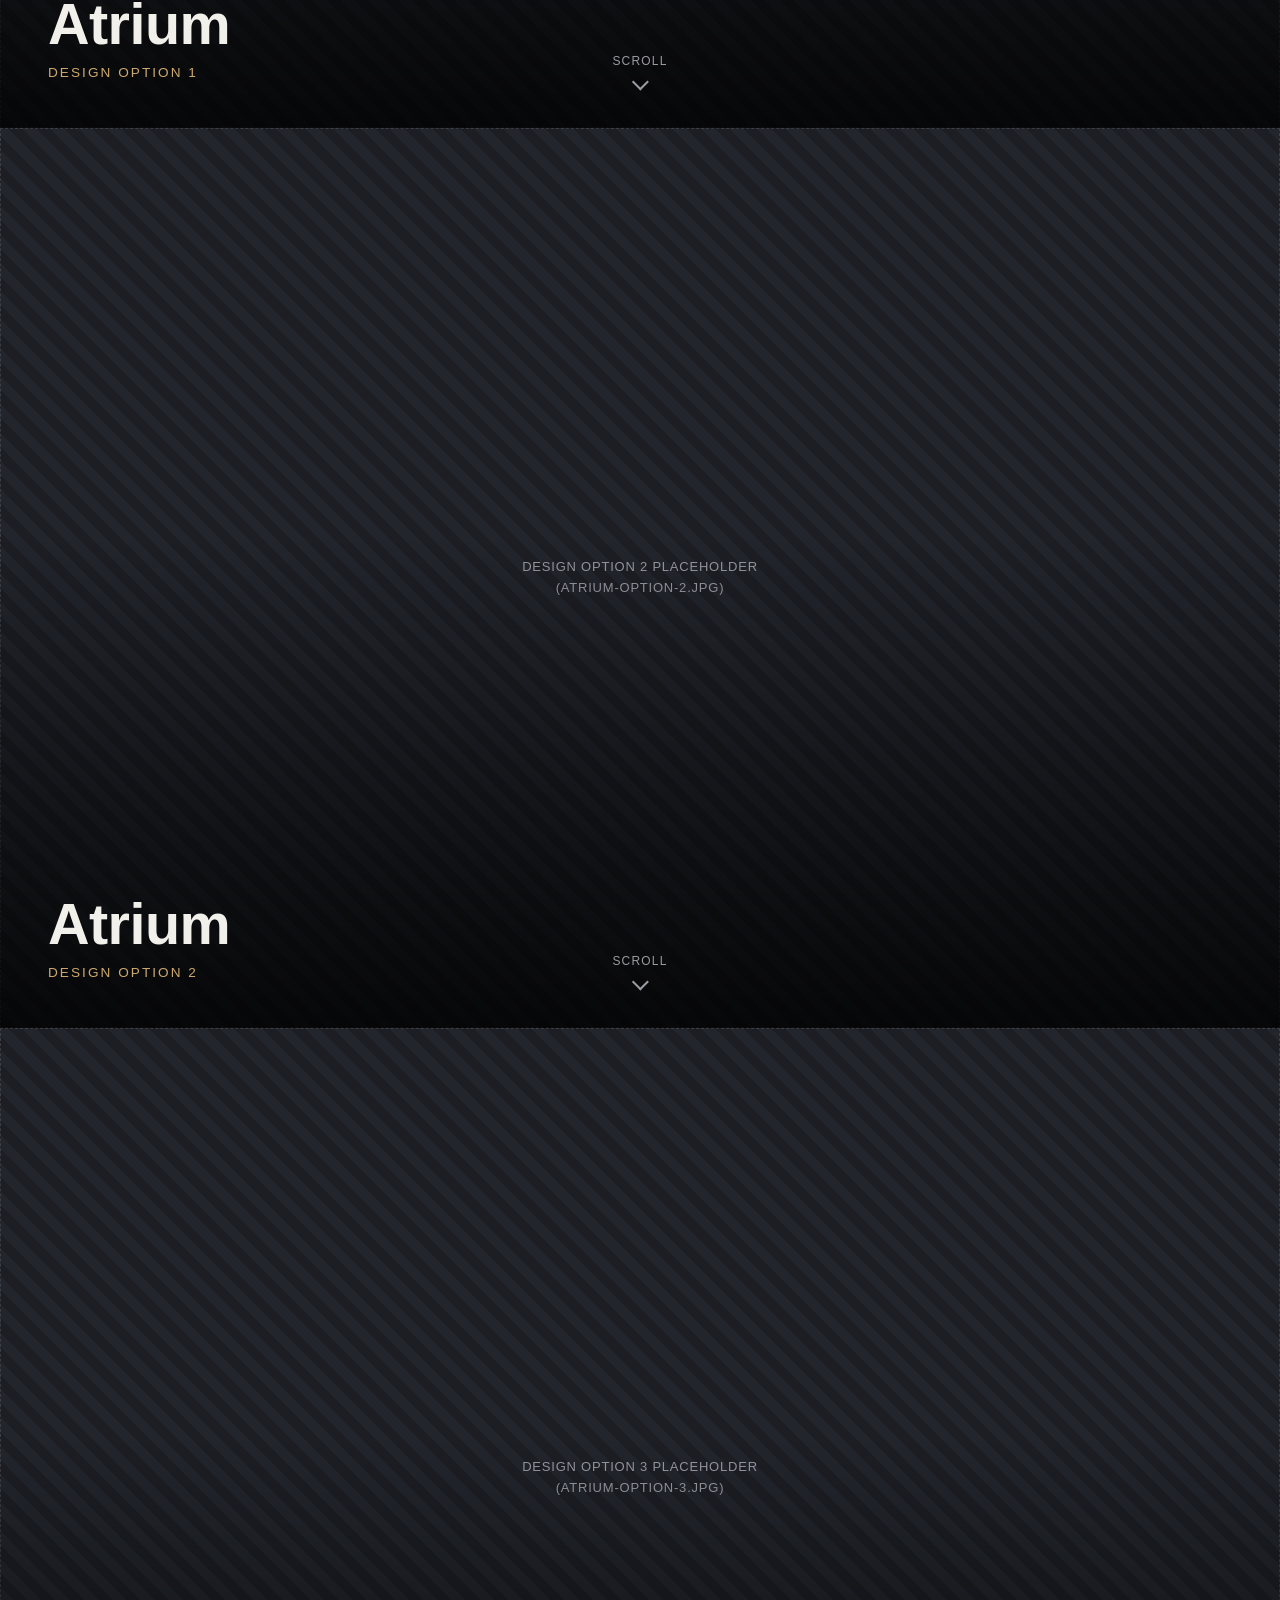
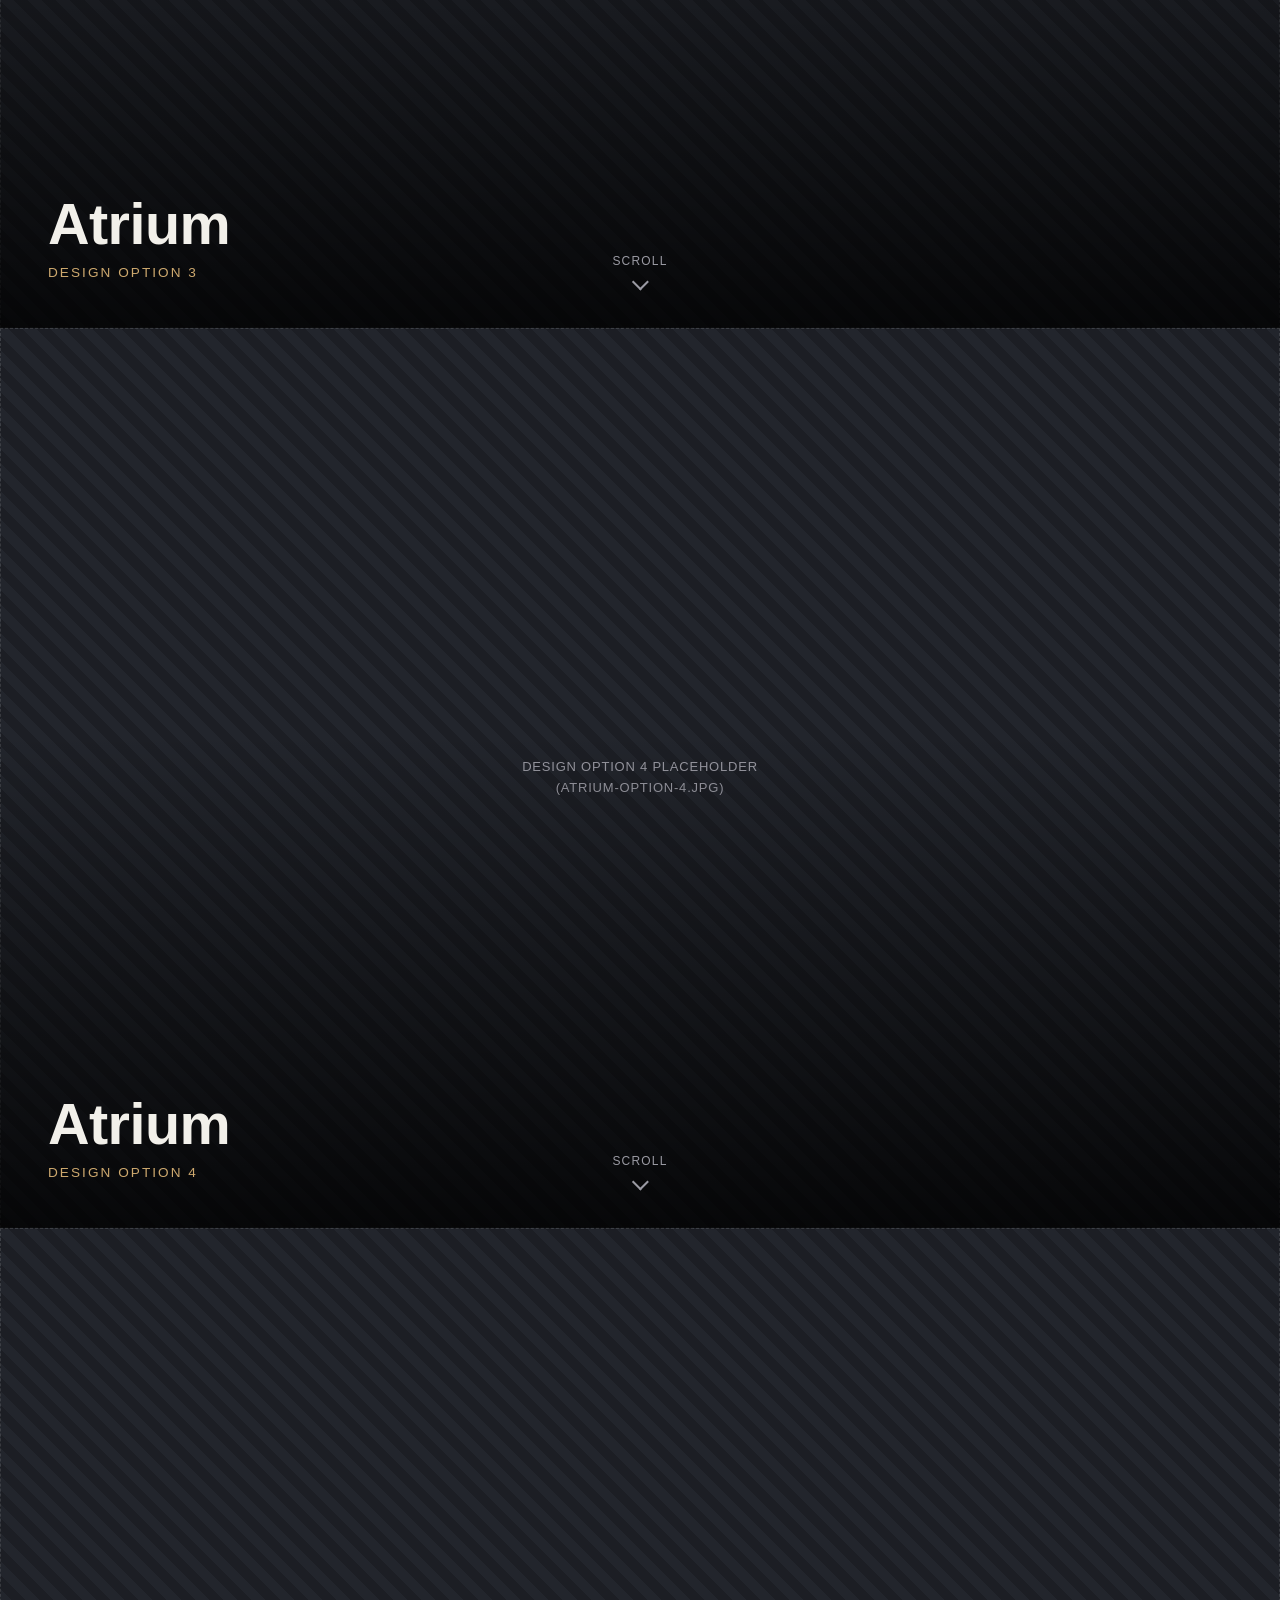
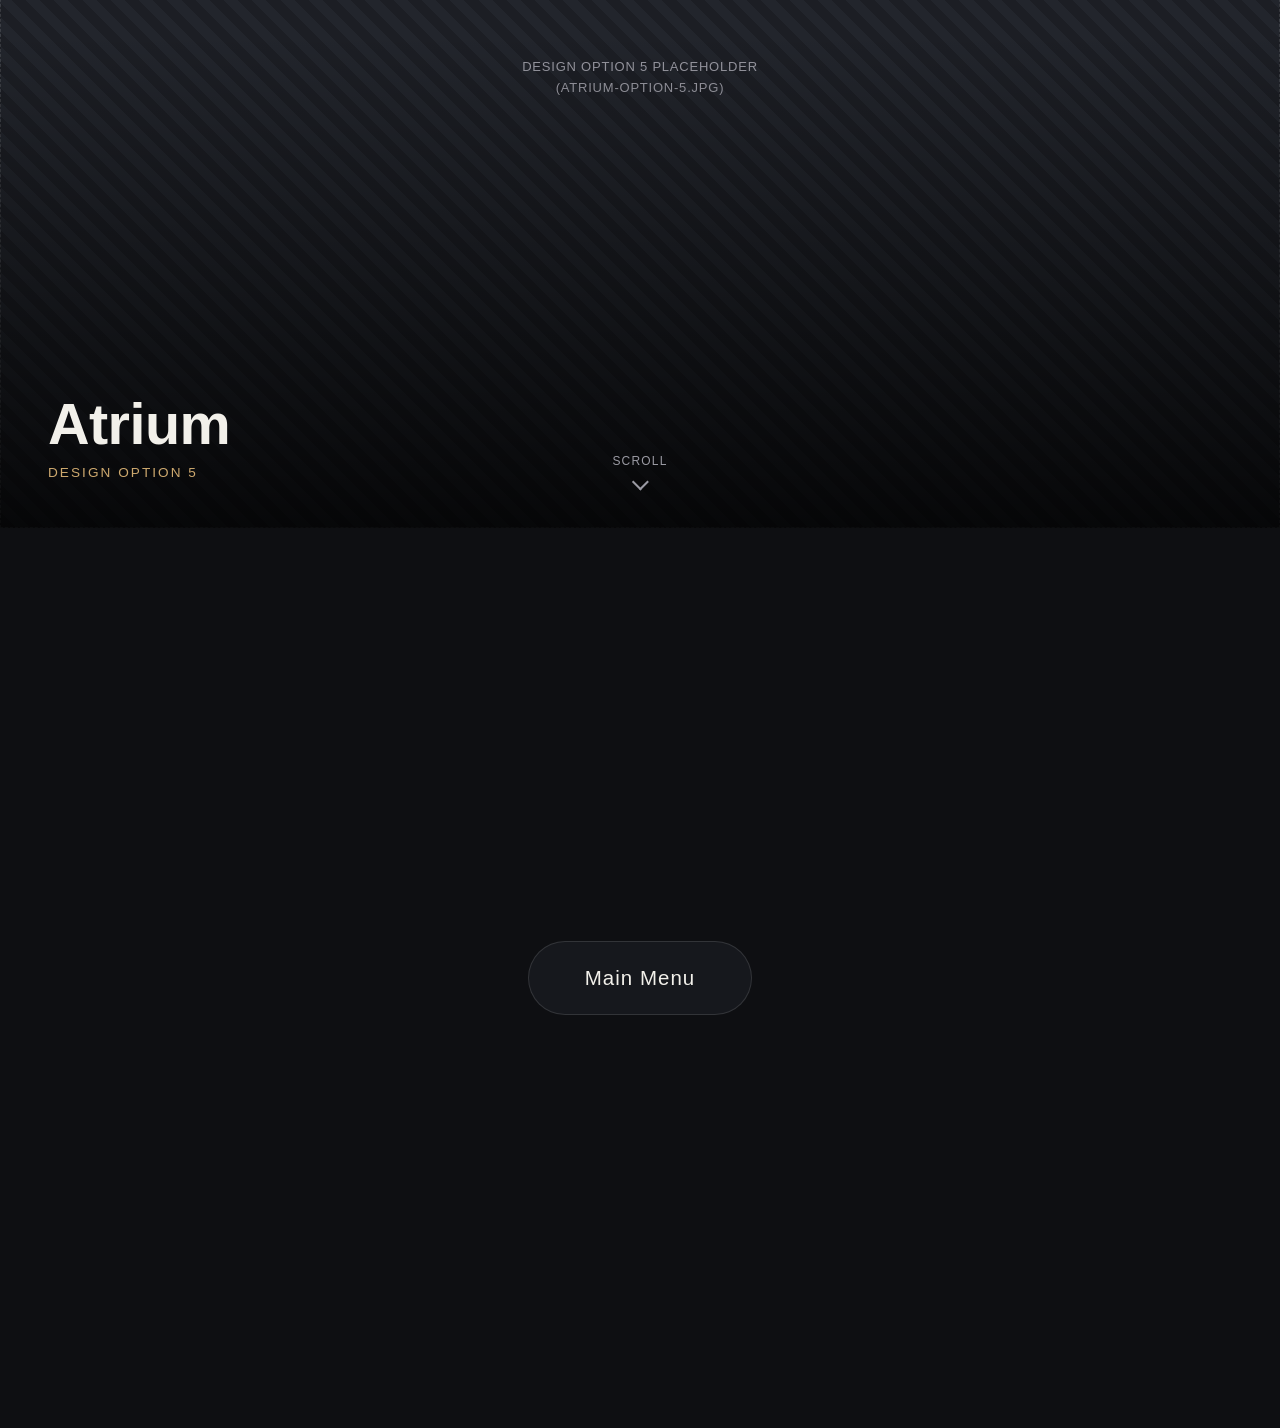
==== commit 27f3ff70: "Add original proposal renders for all four spaces Wires the four client-provided renders into the me" ====
--- a/atrium.html
+++ b/atrium.html
@@ -11,7 +11,7 @@
 <a href="index.html#menu" class="back-btn">&larr; Main Menu</a>
 
 <section class="hero slide">
-  <div class="hero-media placeholder">Original Render Placeholder<br />(atrium-original.jpg)</div>
+  <div class="hero-media"><img class="media-img" src="images/atrium-original.png" alt="Atrium — Original Proposal" /></div>
   <div class="hero-scrim"></div>
   <div class="hero-caption">
     <h1>Atrium</h1>
--- a/css/style.css
+++ b/css/style.css
@@ -166,6 +166,13 @@
   transition: transform 0.35s ease, border-color 0.35s ease;
 }
 
+.media-img {
+  width: 100%;
+  height: 100%;
+  object-fit: cover;
+  display: block;
+}
+
 .menu-item:hover .thumb {
   transform: scale(1.03);
   border-color: var(--accent);
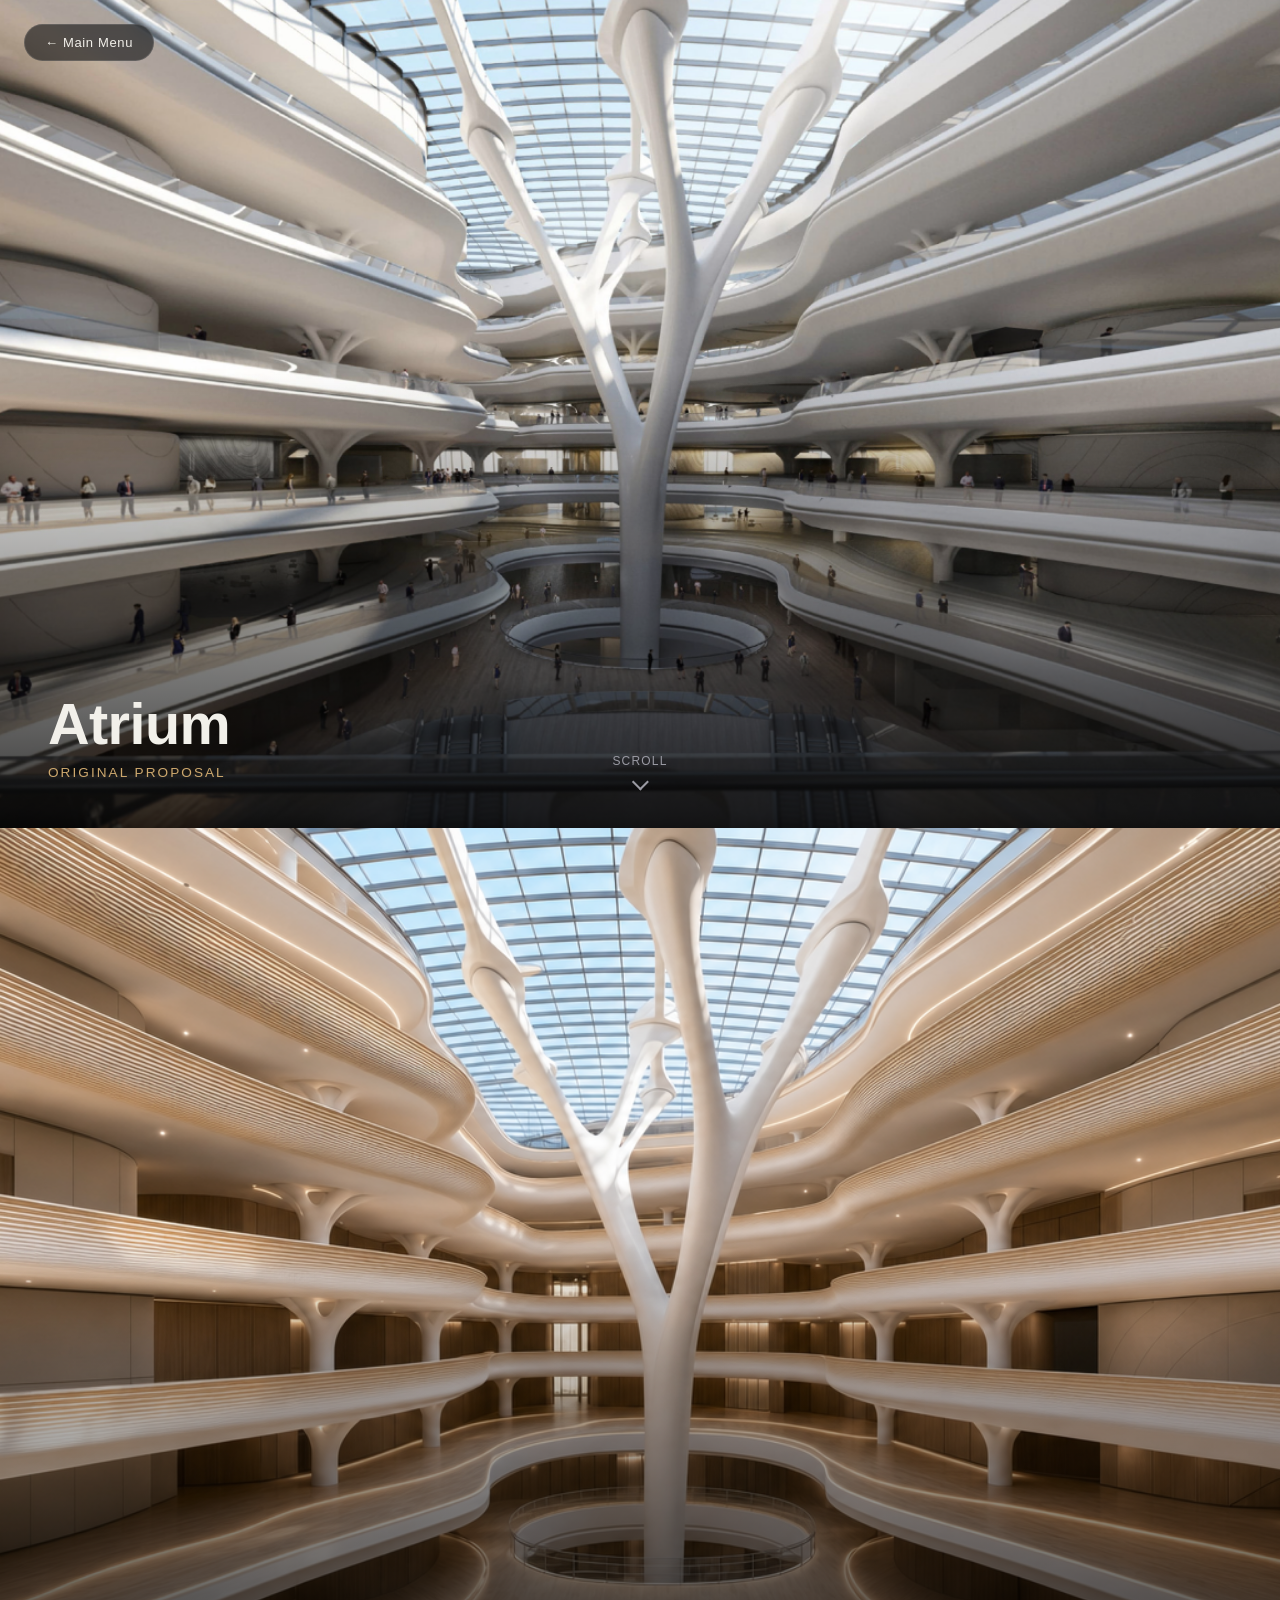
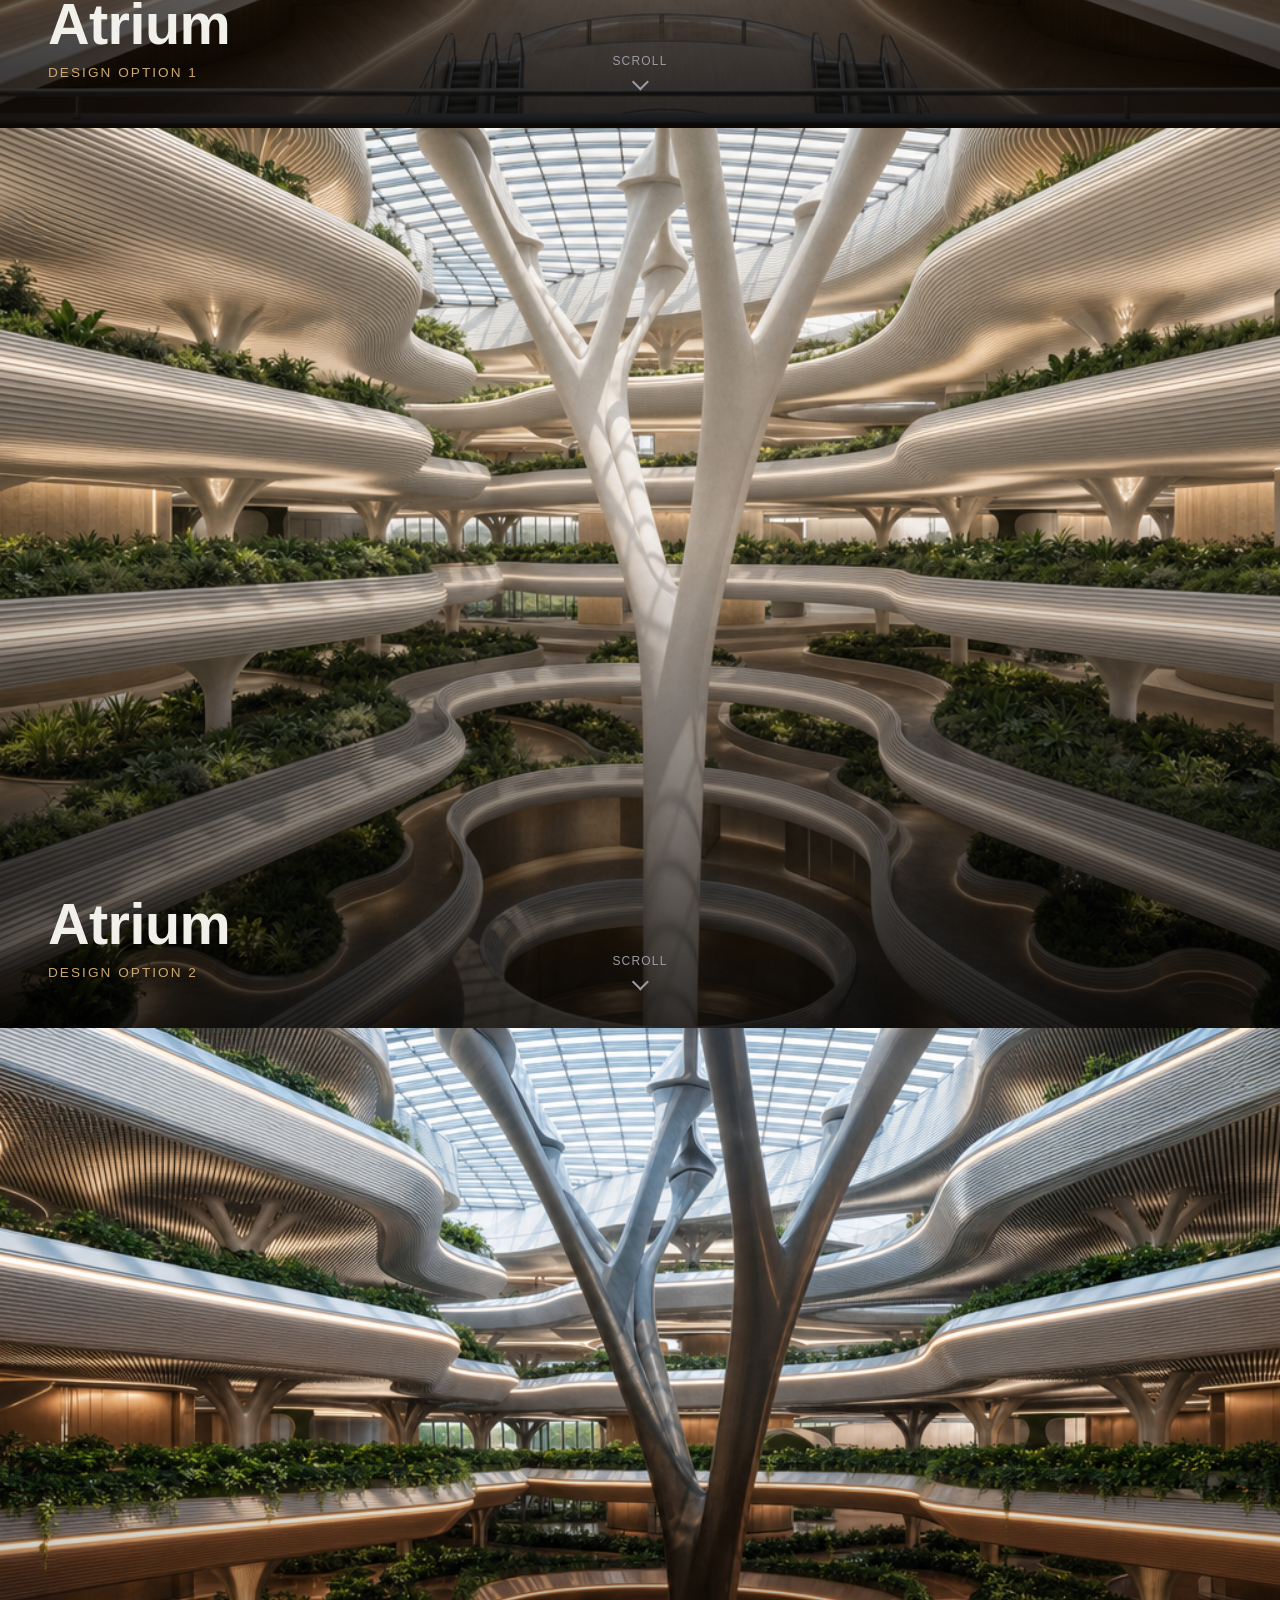
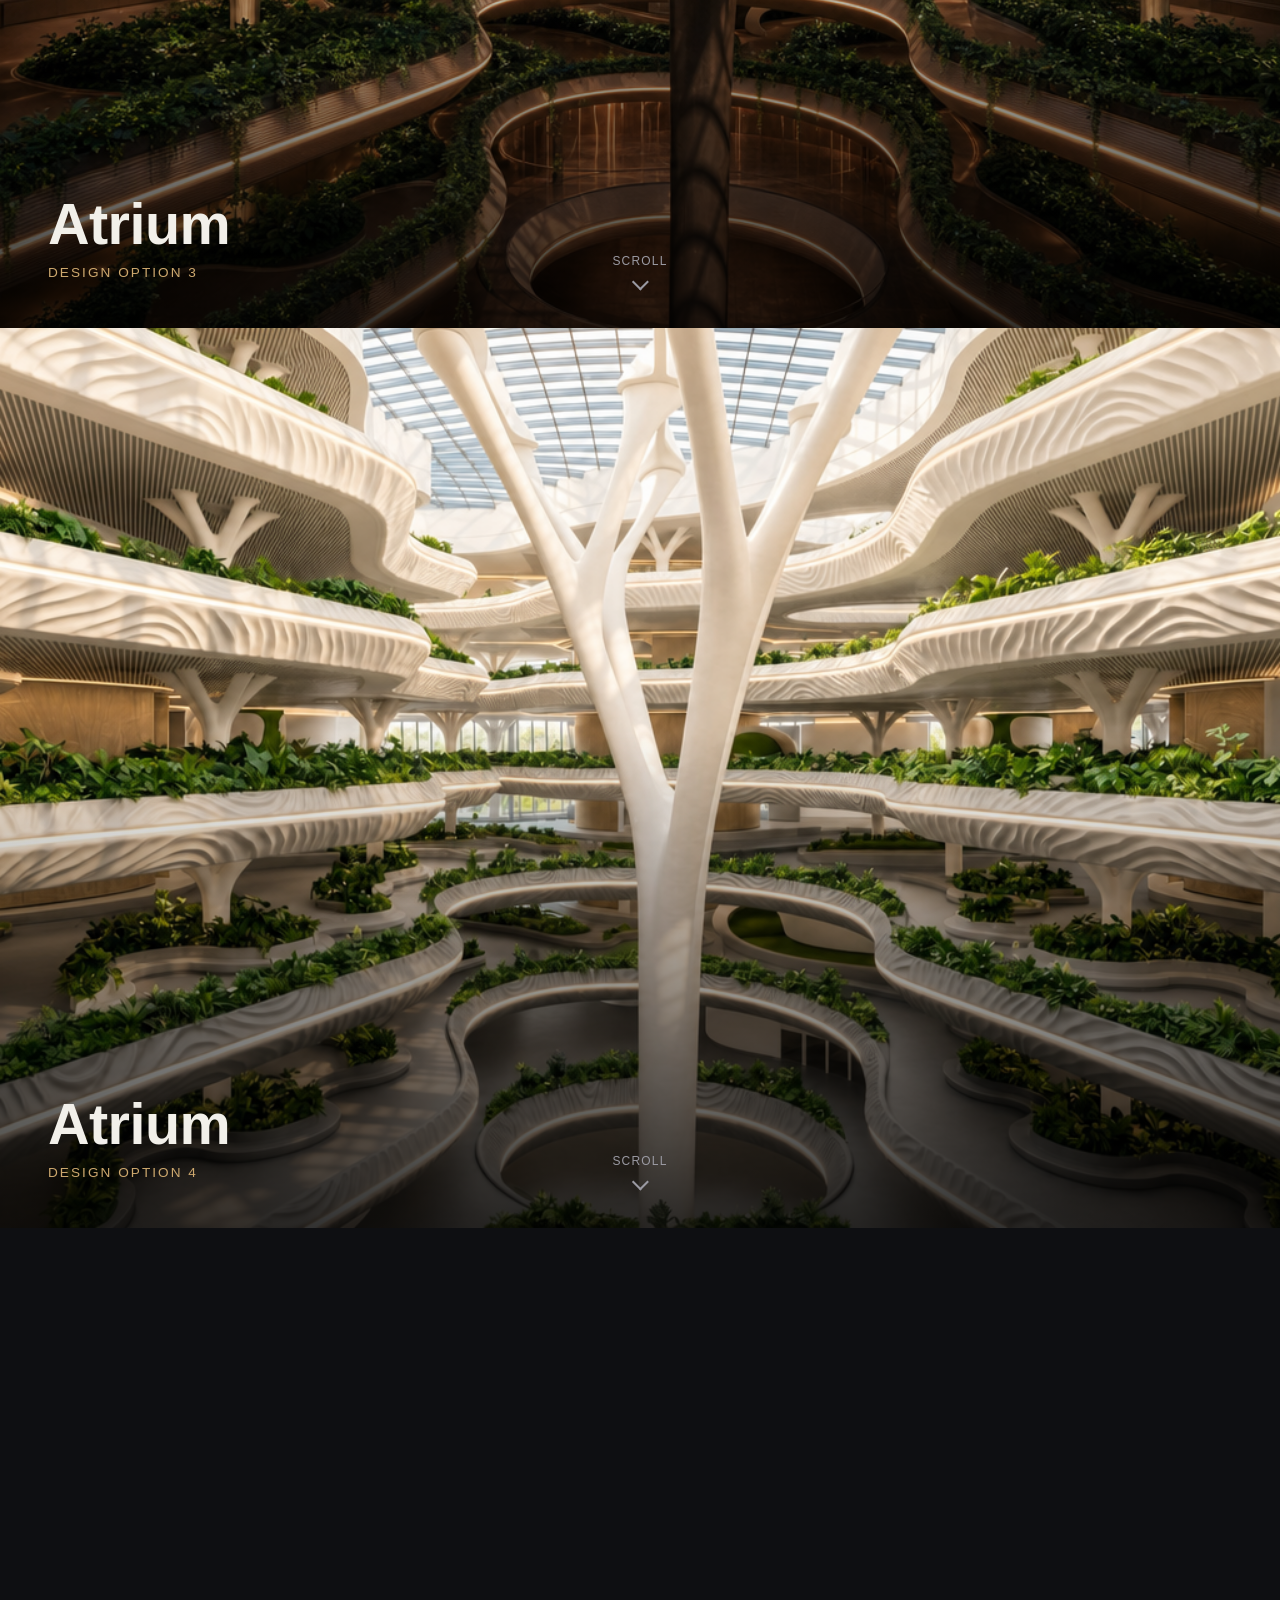
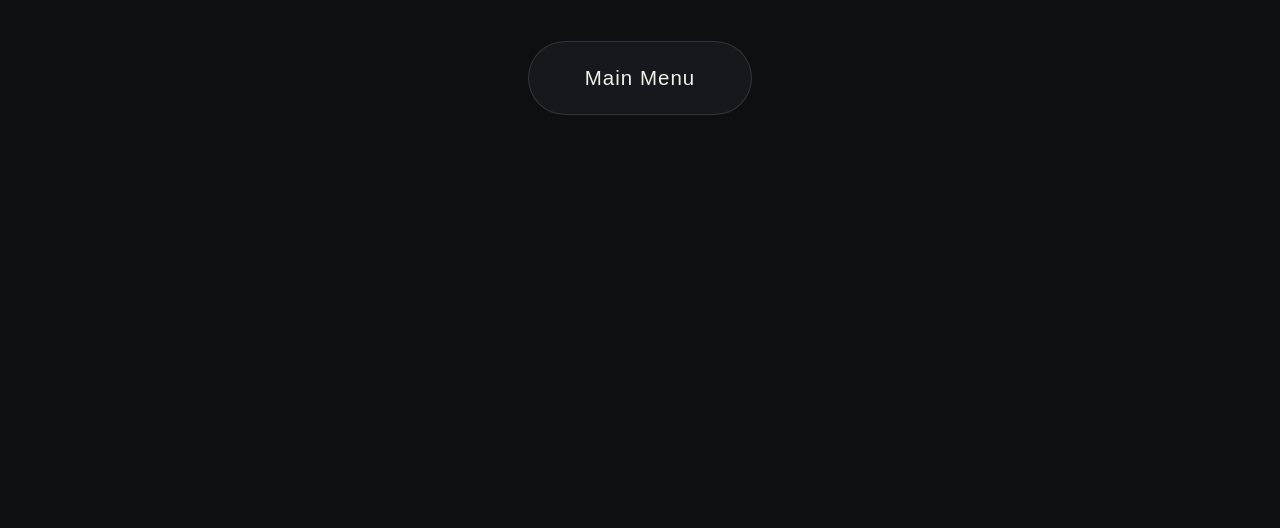
==== commit e15ef830: "Add design option renders for all four spaces Wires all uploaded design option images into their spa" ====
--- a/atrium.html
+++ b/atrium.html
@@ -24,7 +24,7 @@
 </section>
 
 <section class="option-slide slide">
-  <div class="hero-media placeholder">Design Option 1 Placeholder<br />(atrium-option-1.jpg)</div>
+  <div class="hero-media"><img class="media-img" src="images/atrium-option-1.png" alt="Atrium — Design Option 1" /></div>
   <div class="hero-scrim"></div>
   <div class="hero-caption">
     <h1>Atrium</h1>
@@ -37,7 +37,7 @@
 </section>
 
 <section class="option-slide slide">
-  <div class="hero-media placeholder">Design Option 2 Placeholder<br />(atrium-option-2.jpg)</div>
+  <div class="hero-media"><img class="media-img" src="images/atrium-option-2.png" alt="Atrium — Design Option 2" /></div>
   <div class="hero-scrim"></div>
   <div class="hero-caption">
     <h1>Atrium</h1>
@@ -50,7 +50,7 @@
 </section>
 
 <section class="option-slide slide">
-  <div class="hero-media placeholder">Design Option 3 Placeholder<br />(atrium-option-3.jpg)</div>
+  <div class="hero-media"><img class="media-img" src="images/atrium-option-3.png" alt="Atrium — Design Option 3" /></div>
   <div class="hero-scrim"></div>
   <div class="hero-caption">
     <h1>Atrium</h1>
@@ -63,24 +63,11 @@
 </section>
 
 <section class="option-slide slide">
-  <div class="hero-media placeholder">Design Option 4 Placeholder<br />(atrium-option-4.jpg)</div>
+  <div class="hero-media"><img class="media-img" src="images/atrium-option-4.png" alt="Atrium — Design Option 4" /></div>
   <div class="hero-scrim"></div>
   <div class="hero-caption">
     <h1>Atrium</h1>
     <p>Design Option 4</p>
-  </div>
-  <a href="#" class="scroll-cue">
-    <span>Scroll</span>
-    <span class="arrow"></span>
-  </a>
-</section>
-
-<section class="option-slide slide">
-  <div class="hero-media placeholder">Design Option 5 Placeholder<br />(atrium-option-5.jpg)</div>
-  <div class="hero-scrim"></div>
-  <div class="hero-caption">
-    <h1>Atrium</h1>
-    <p>Design Option 5</p>
   </div>
   <a href="#" class="scroll-cue">
     <span>Scroll</span>
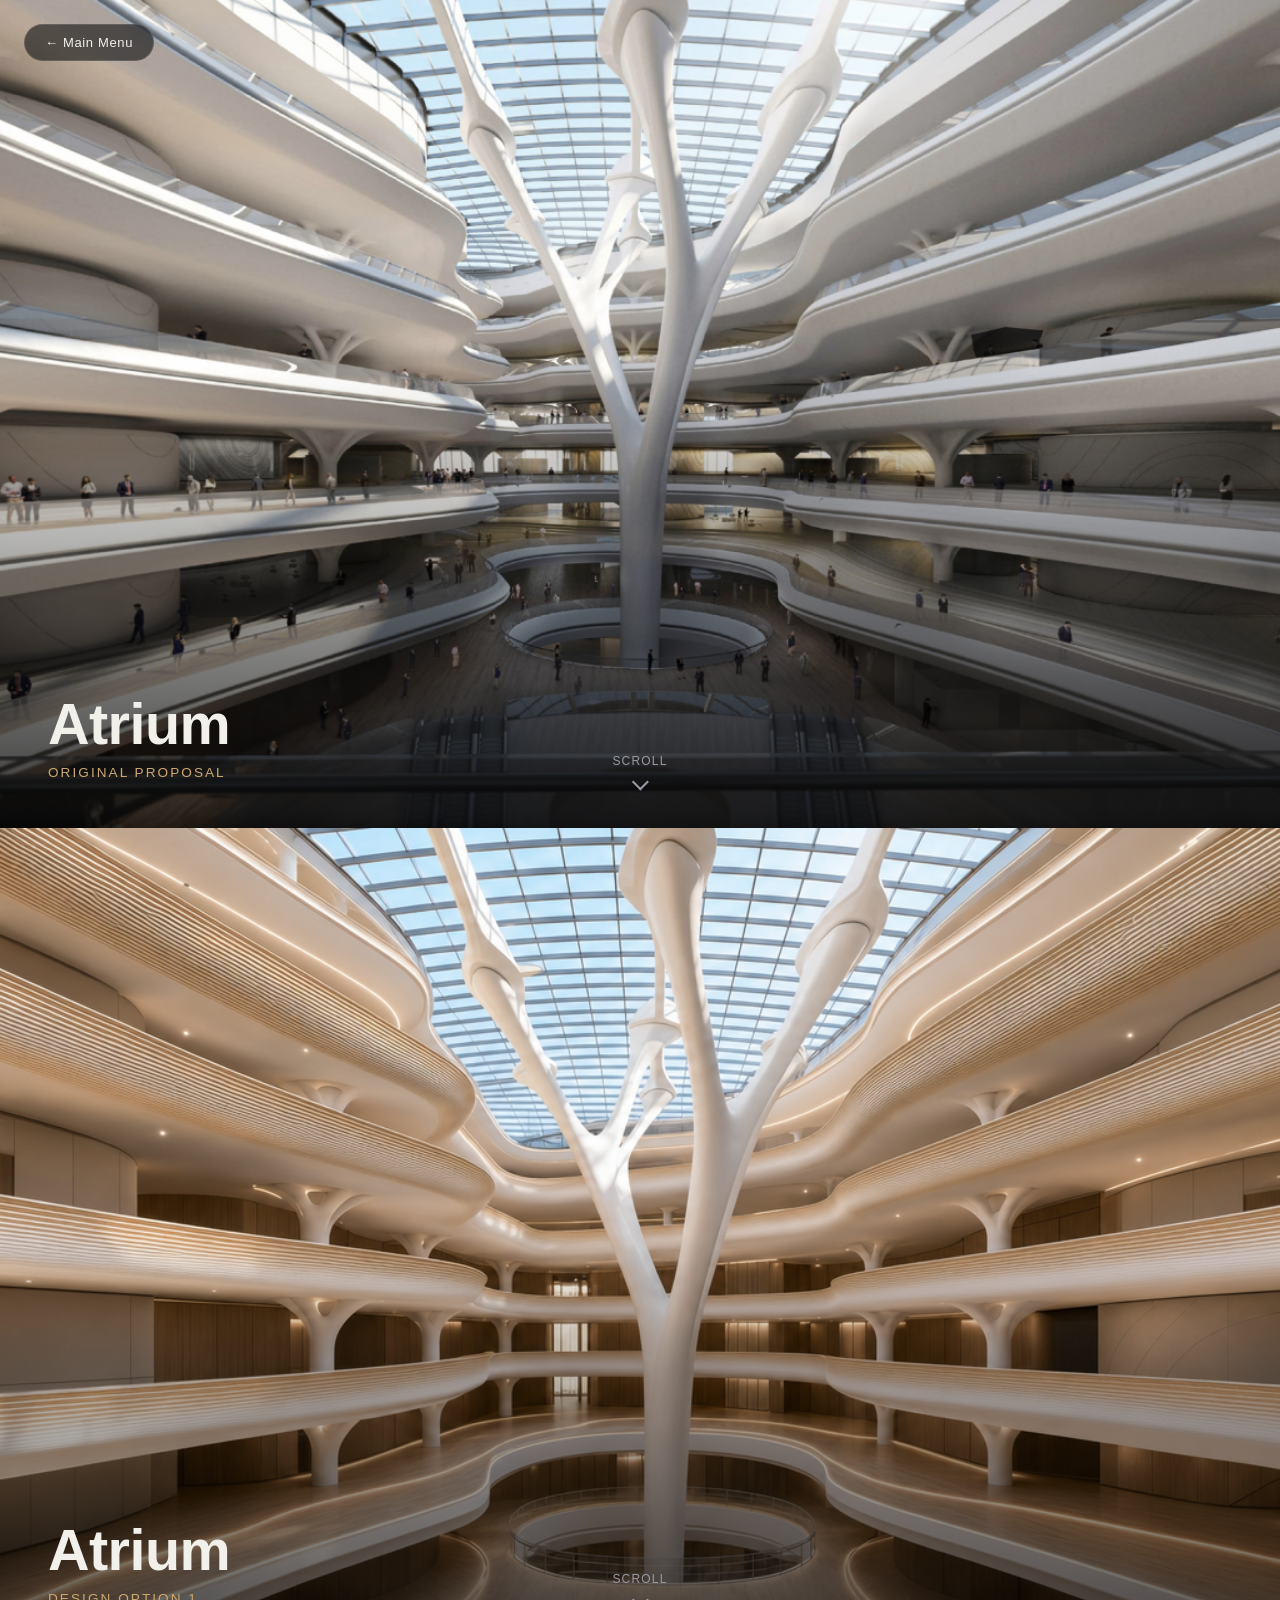
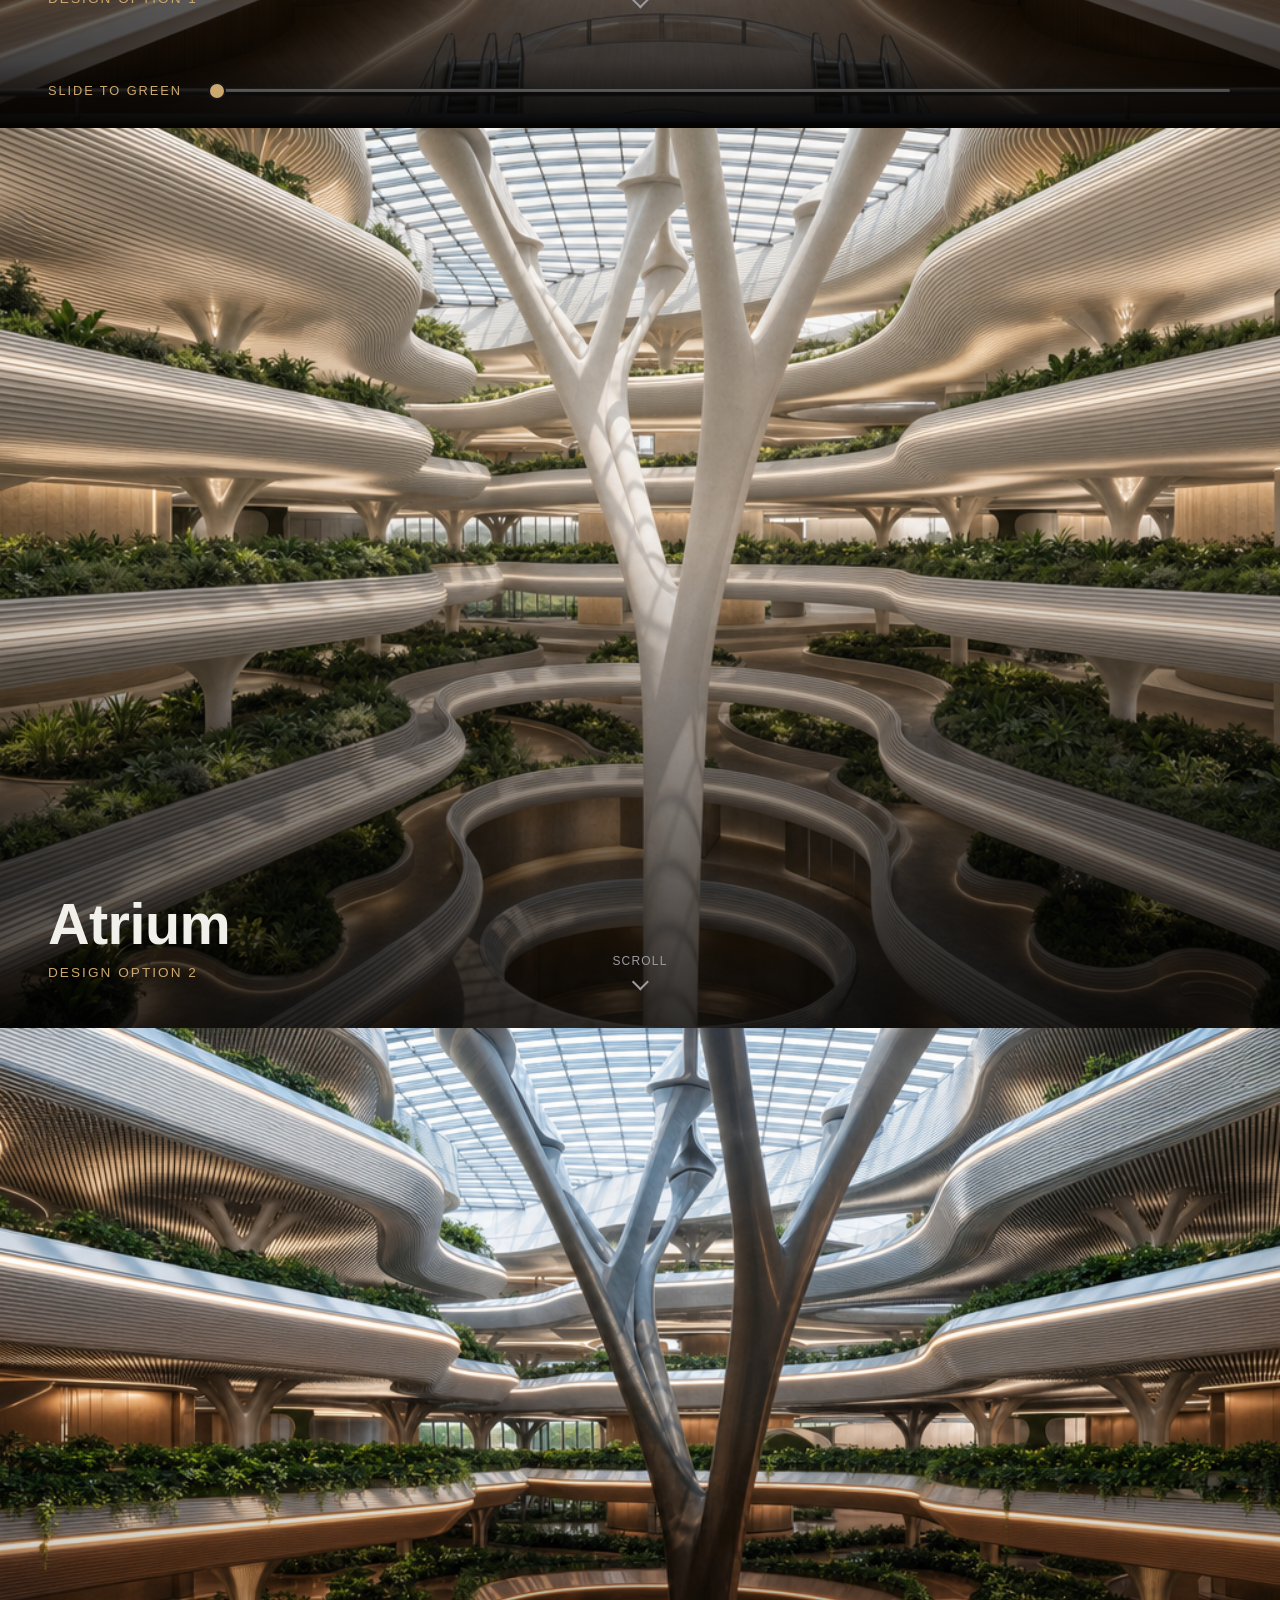
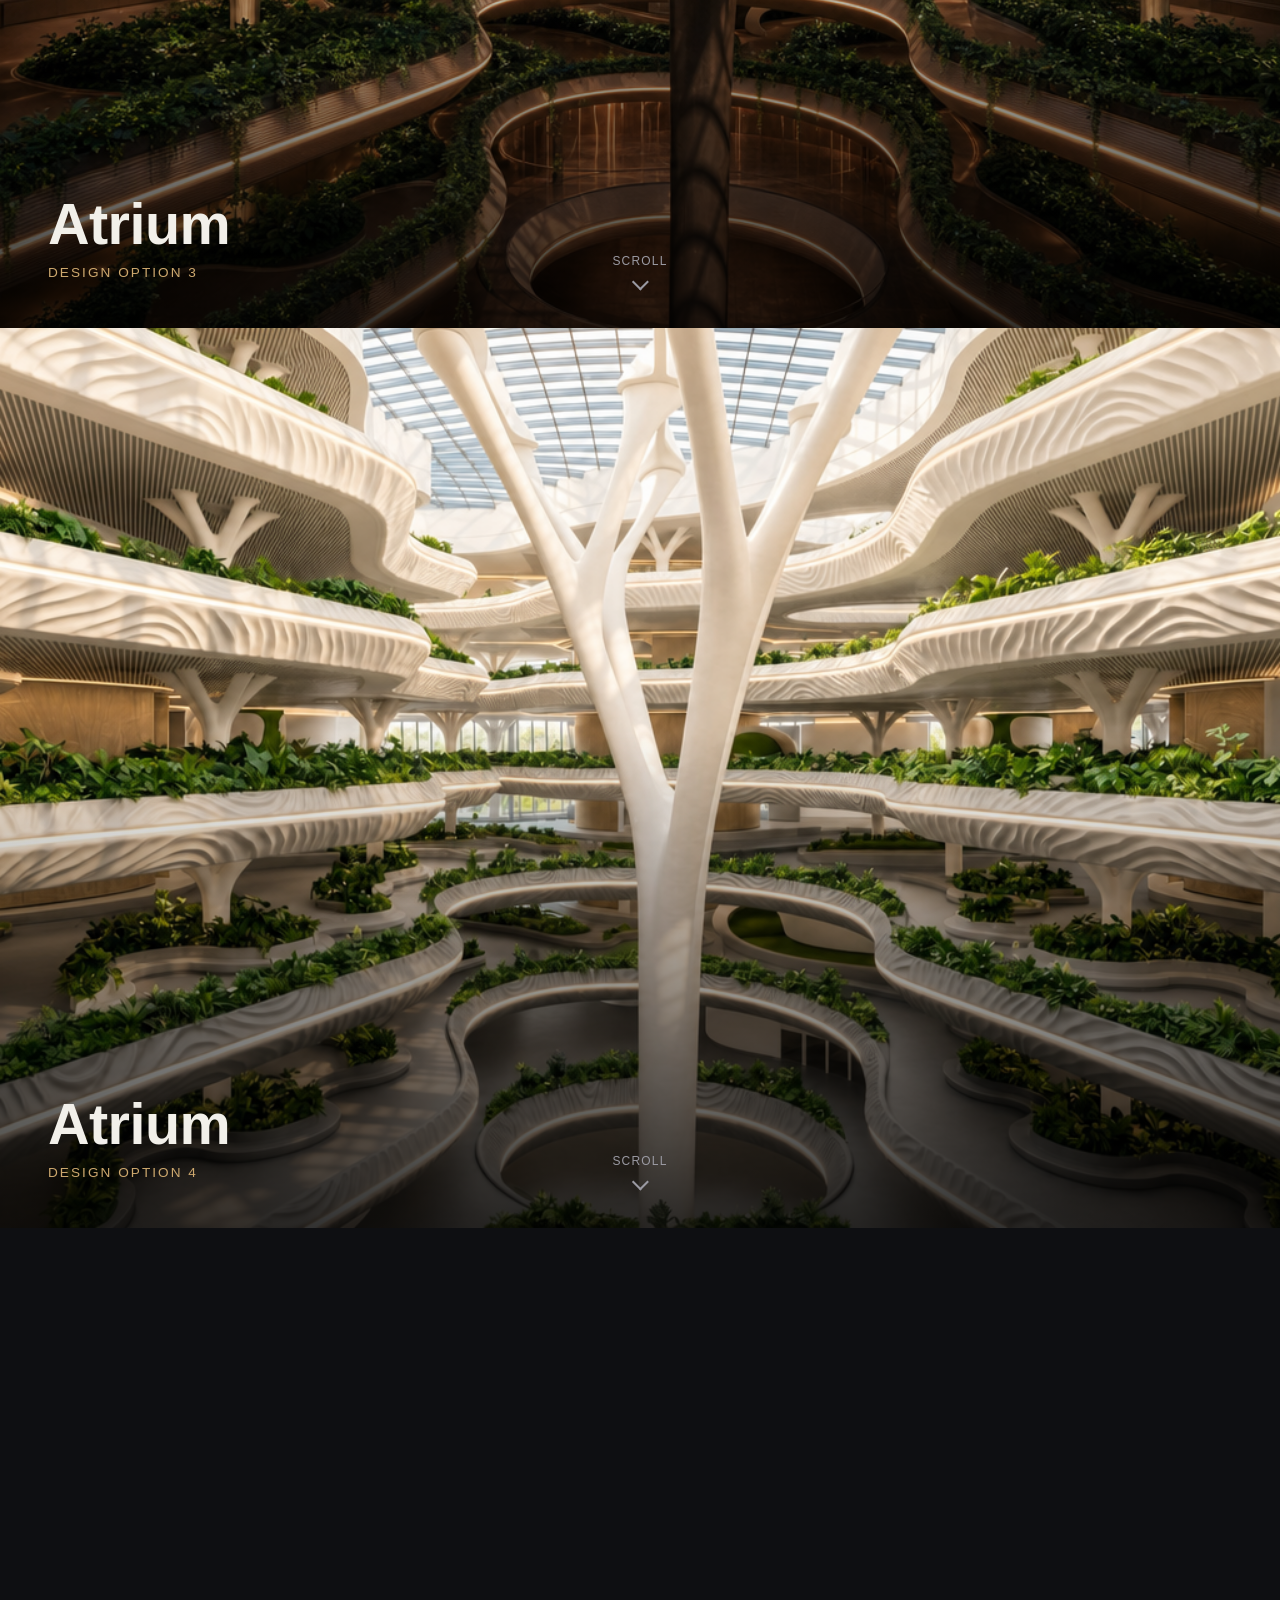
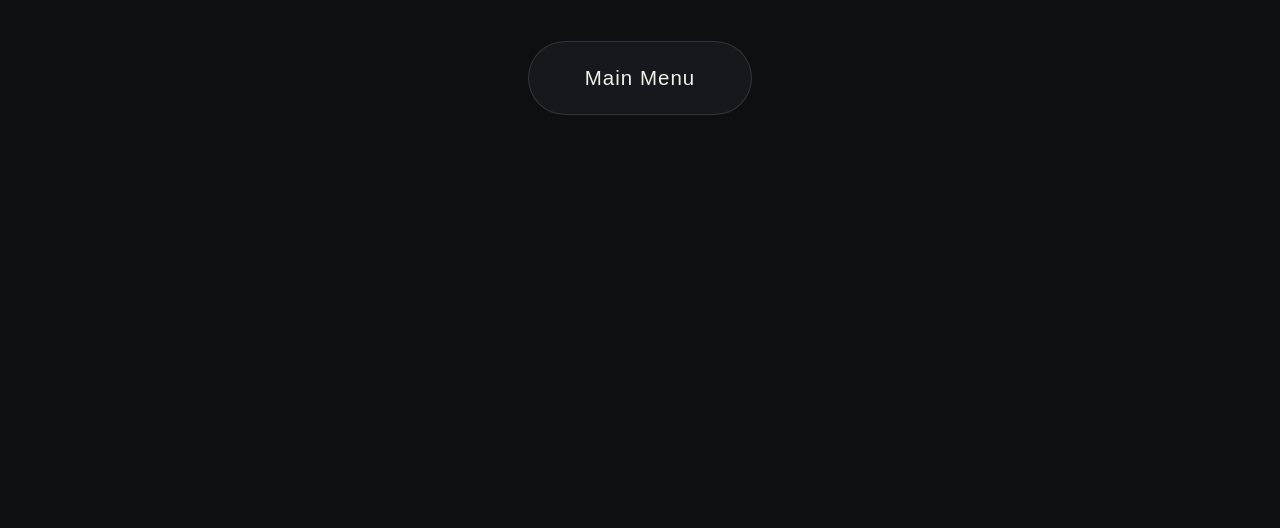
==== commit 7972ca49: "Add interactive greening slider to Atrium Design Option 1 Replaces the static image with 5 stacked s" ====
--- a/atrium.html
+++ b/atrium.html
@@ -23,12 +23,24 @@
   </a>
 </section>
 
-<section class="option-slide slide">
-  <div class="hero-media"><img class="media-img" src="images/atrium-option-1.png" alt="Atrium — Design Option 1" /></div>
+<section class="option-slide slide greening-slide">
+  <div class="hero-media">
+    <div class="greening-stack">
+      <img class="media-img greening-img" src="images/atrium-greening/1.png" alt="Atrium — Design Option 1, greening stage 1" />
+      <img class="media-img greening-img" src="images/atrium-greening/2.png" alt="Atrium — Design Option 1, greening stage 2" />
+      <img class="media-img greening-img" src="images/atrium-greening/3.png" alt="Atrium — Design Option 1, greening stage 3" />
+      <img class="media-img greening-img" src="images/atrium-greening/4.png" alt="Atrium — Design Option 1, greening stage 4" />
+      <img class="media-img greening-img" src="images/atrium-greening/5.png" alt="Atrium — Design Option 1, greening stage 5" />
+    </div>
+  </div>
   <div class="hero-scrim"></div>
   <div class="hero-caption">
     <h1>Atrium</h1>
     <p>Design Option 1</p>
+  </div>
+  <div class="greening-control">
+    <span class="greening-label">Slide to Green</span>
+    <input type="range" class="greening-slider" min="0" max="1000" value="0" aria-label="Slide to see the Atrium progressively greened" />
   </div>
   <a href="#" class="scroll-cue">
     <span>Scroll</span>
--- a/css/style.css
+++ b/css/style.css
@@ -268,6 +268,100 @@
   .hero-caption { left: 24px; bottom: 32px; }
 }
 
+/* ---------- Greening slider (Atrium, Design Option 1) ---------- */
+.greening-stack {
+  position: relative;
+  width: 100%;
+  height: 100%;
+}
+
+.greening-img {
+  position: absolute;
+  inset: 0;
+  opacity: 0;
+}
+
+.greening-slide .hero-caption,
+.greening-slide .scroll-cue {
+  bottom: 122px;
+}
+
+.greening-control {
+  position: absolute;
+  left: 0;
+  right: 0;
+  bottom: 0;
+  z-index: 3;
+  display: flex;
+  align-items: center;
+  gap: 24px;
+  padding: 22px 48px 30px;
+  background: linear-gradient(to top, rgba(0, 0, 0, 0.65), rgba(0, 0, 0, 0));
+}
+
+.greening-label {
+  flex-shrink: 0;
+  color: var(--accent);
+  font-size: 0.8rem;
+  letter-spacing: 0.15em;
+  text-transform: uppercase;
+}
+
+.greening-slider {
+  flex: 1;
+  -webkit-appearance: none;
+  appearance: none;
+  height: 3px;
+  border-radius: 999px;
+  background: rgba(255, 255, 255, 0.25);
+  outline: none;
+  cursor: pointer;
+}
+
+.greening-slider::-webkit-slider-thumb {
+  -webkit-appearance: none;
+  appearance: none;
+  width: 18px;
+  height: 18px;
+  border-radius: 50%;
+  background: var(--accent);
+  border: 2px solid #14151a;
+  cursor: pointer;
+  transition: transform 0.15s ease;
+}
+
+.greening-slider::-webkit-slider-thumb:hover {
+  transform: scale(1.15);
+}
+
+.greening-slider::-moz-range-thumb {
+  width: 18px;
+  height: 18px;
+  border-radius: 50%;
+  background: var(--accent);
+  border: 2px solid #14151a;
+  cursor: pointer;
+  transition: transform 0.15s ease;
+}
+
+.greening-slider::-moz-range-thumb:hover {
+  transform: scale(1.15);
+}
+
+.greening-slider::-moz-range-track {
+  height: 3px;
+  border-radius: 999px;
+  background: rgba(255, 255, 255, 0.25);
+}
+
+@media (max-width: 860px) {
+  .greening-control { padding: 16px 24px 22px; gap: 14px; }
+  .greening-slide .hero-caption,
+  .greening-slide .scroll-cue {
+    bottom: 104px;
+  }
+}
+
 /* ---------- Closing slide (return to menu) ---------- */
 .closing {
   min-height: 100vh;
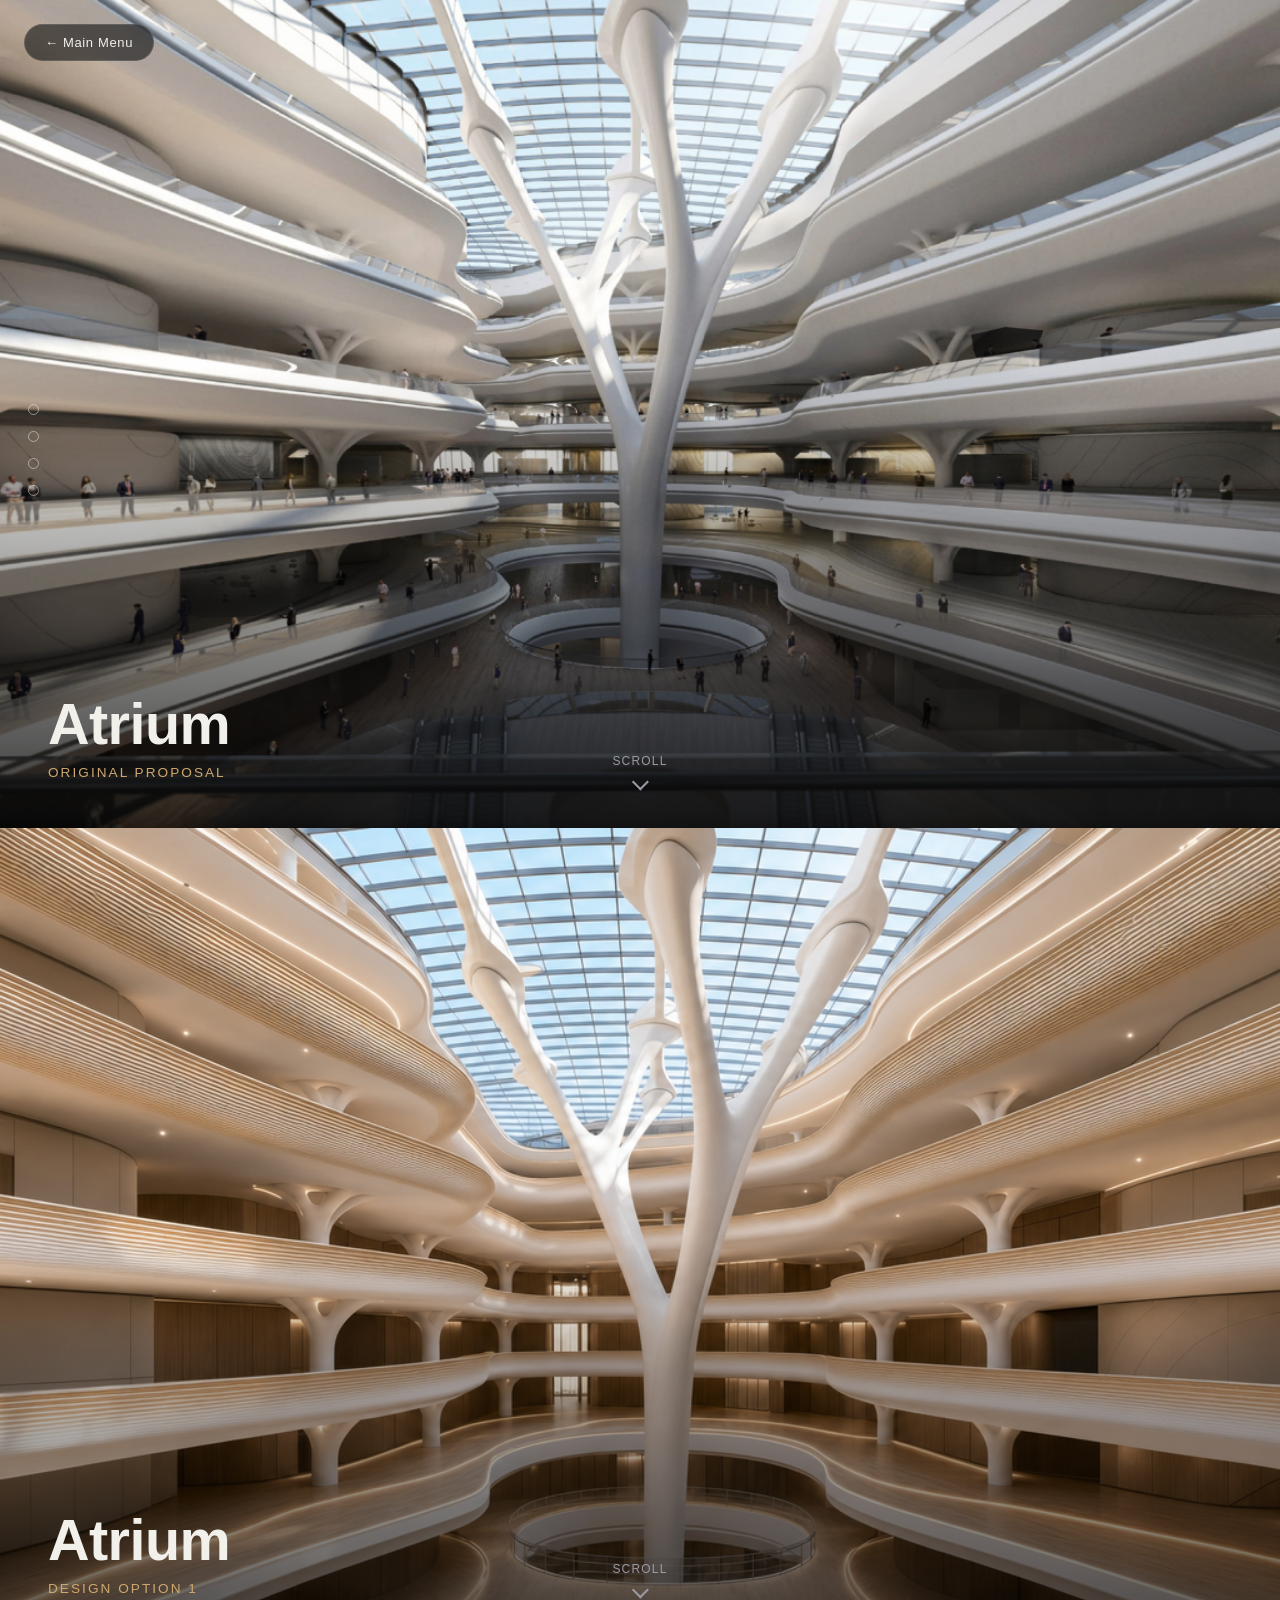
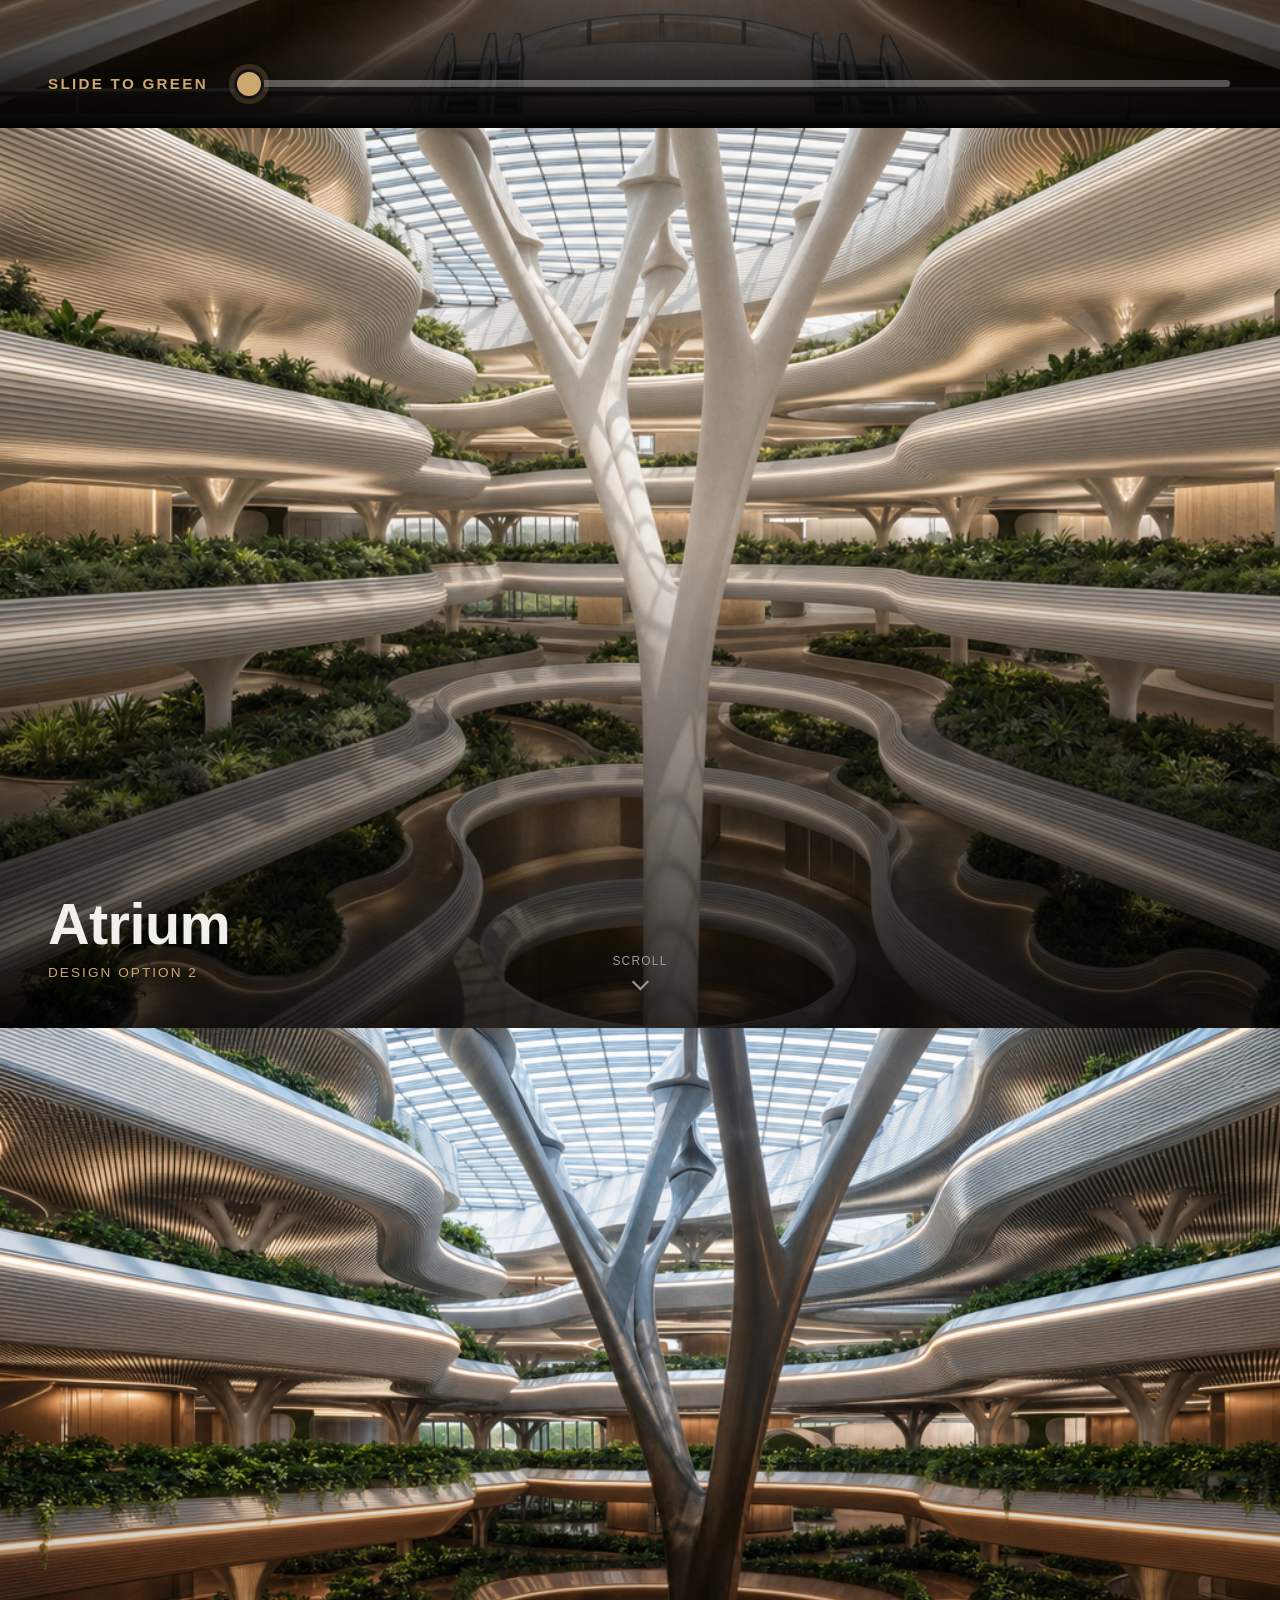
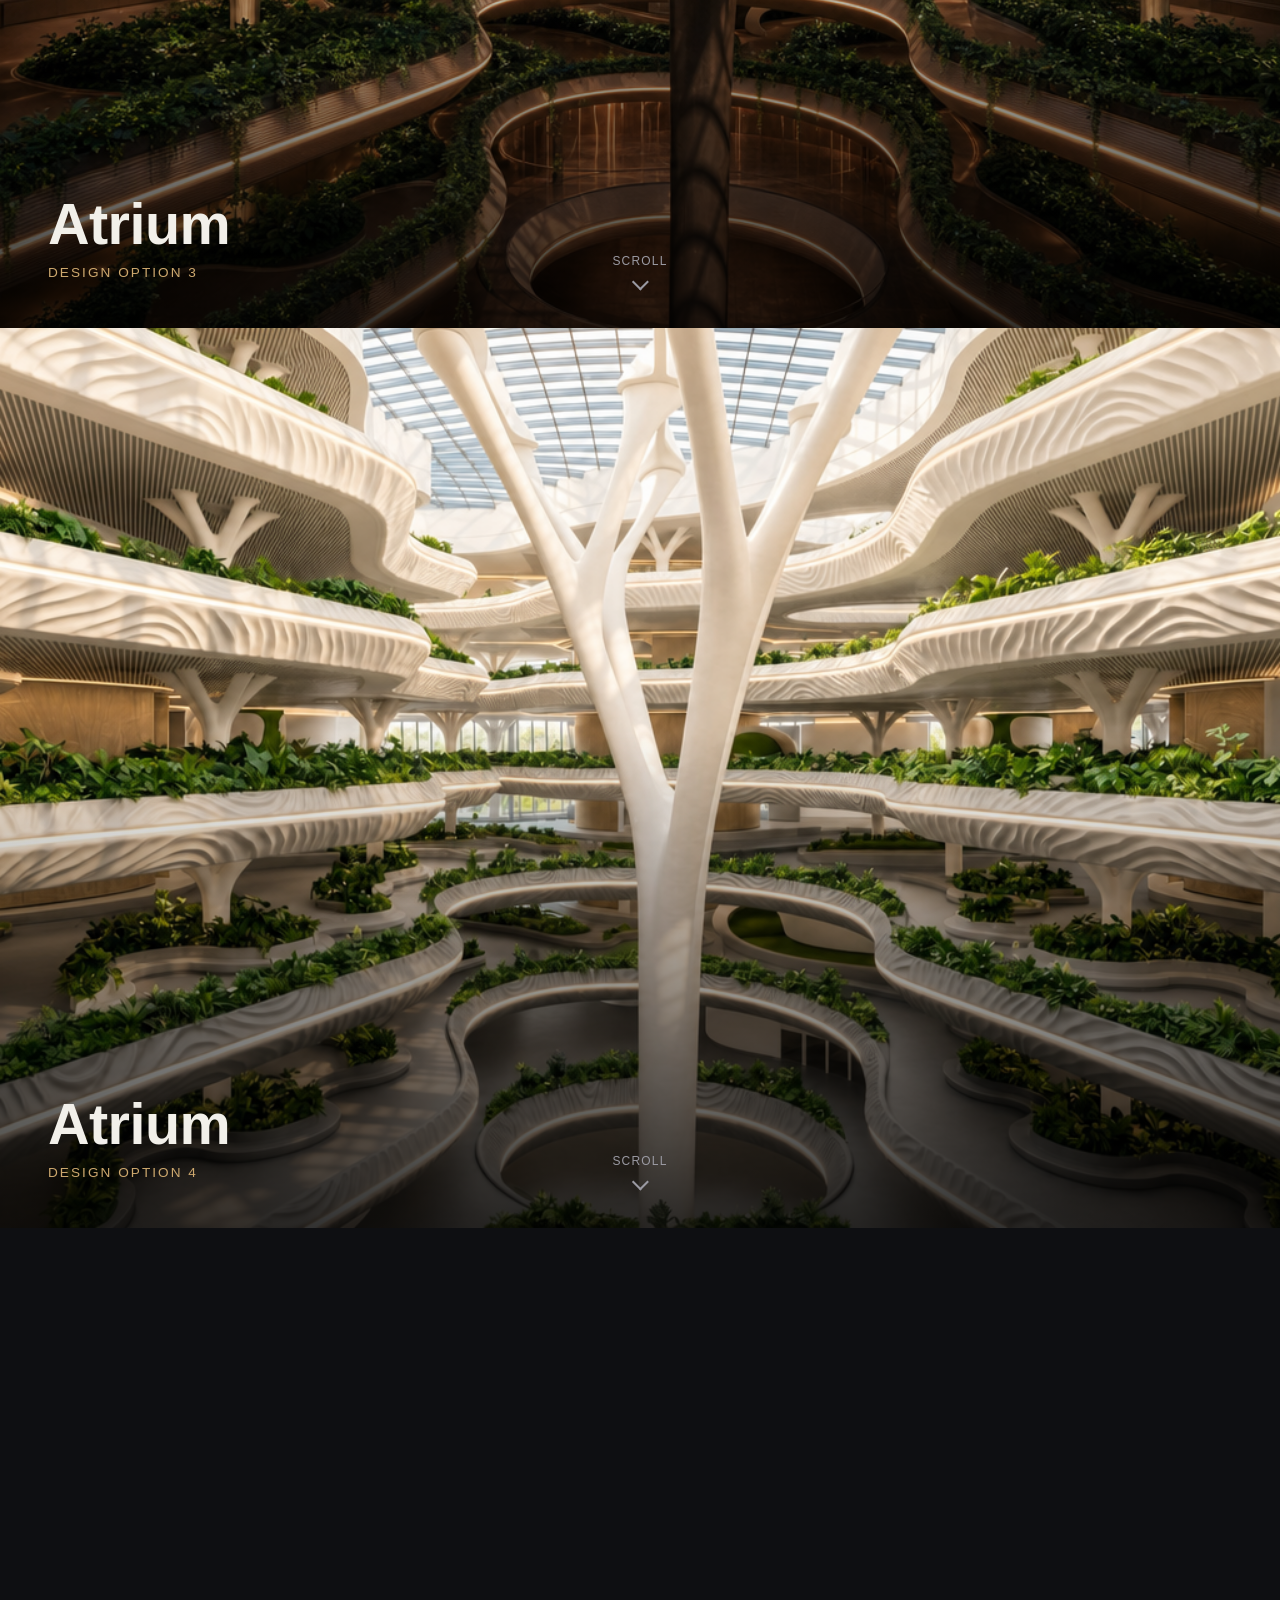
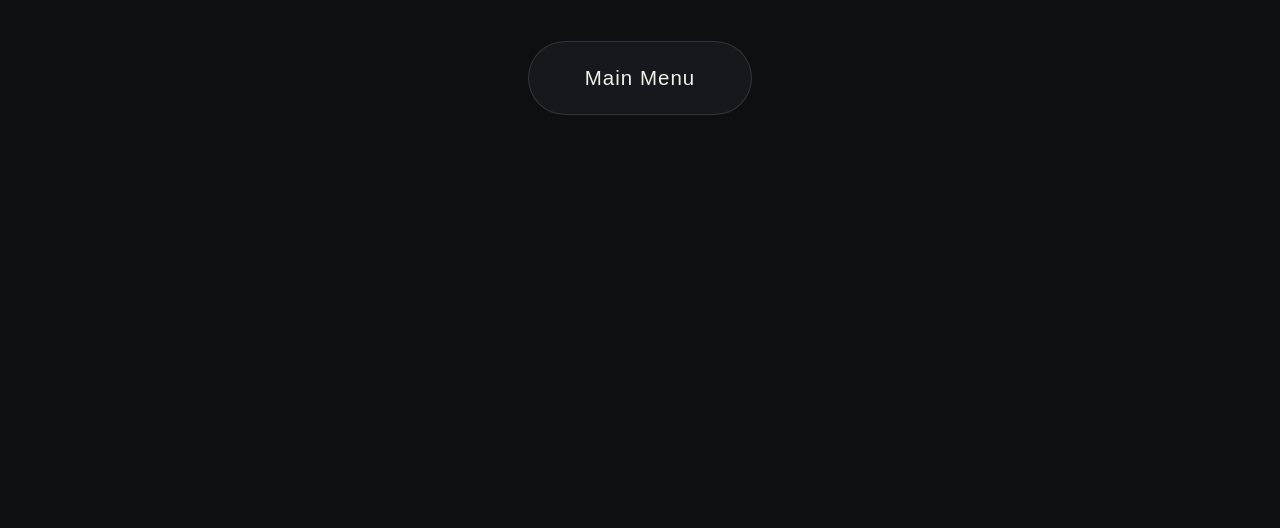
==== commit d99e5806: "Polish greening slider and add design option dot navigation - Bigger, more visible slider: thicker t" ====
--- a/atrium.html
+++ b/atrium.html
@@ -9,6 +9,13 @@
 <body>
 
 <a href="index.html#menu" class="back-btn">&larr; Main Menu</a>
+
+<nav class="option-dots" aria-label="Design option navigation">
+  <a href="#" class="dot" aria-label="Design Option 1"></a>
+  <a href="#" class="dot" aria-label="Design Option 2"></a>
+  <a href="#" class="dot" aria-label="Design Option 3"></a>
+  <a href="#" class="dot" aria-label="Design Option 4"></a>
+</nav>
 
 <section class="hero slide">
   <div class="hero-media"><img class="media-img" src="images/atrium-original.png" alt="Atrium — Original Proposal" /></div>
--- a/css/style.css
+++ b/css/style.css
@@ -215,6 +215,46 @@
   color: #14151a;
 }
 
+/* ---------- Design option dot navigation ---------- */
+.option-dots {
+  position: fixed;
+  left: 28px;
+  top: 50%;
+  transform: translateY(-50%);
+  z-index: 100;
+  display: flex;
+  flex-direction: column;
+  align-items: center;
+  gap: 16px;
+}
+
+.option-dots .dot {
+  width: 11px;
+  height: 11px;
+  border-radius: 50%;
+  background: transparent;
+  border: 1.5px solid rgba(255, 255, 255, 0.45);
+  cursor: pointer;
+  padding: 0;
+  transition: background 0.25s ease, border-color 0.25s ease, transform 0.25s ease;
+}
+
+.option-dots .dot:hover {
+  border-color: var(--accent);
+  transform: scale(1.2);
+}
+
+.option-dots .dot.active {
+  background: var(--accent);
+  border-color: var(--accent);
+  transform: scale(1.25);
+}
+
+@media (max-width: 700px) {
+  .option-dots { left: 14px; gap: 12px; }
+  .option-dots .dot { width: 9px; height: 9px; }
+}
+
 /* ---------- Hero + design option slides (full-bleed image treatment) ---------- */
 .hero,
 .option-slide {
@@ -283,7 +323,7 @@
 
 .greening-slide .hero-caption,
 .greening-slide .scroll-cue {
-  bottom: 122px;
+  bottom: 132px;
 }
 
 .greening-control {
@@ -295,14 +335,15 @@
   display: flex;
   align-items: center;
   gap: 24px;
-  padding: 22px 48px 30px;
-  background: linear-gradient(to top, rgba(0, 0, 0, 0.65), rgba(0, 0, 0, 0));
+  padding: 26px 48px 36px;
+  background: linear-gradient(to top, rgba(0, 0, 0, 0.7), rgba(0, 0, 0, 0));
 }
 
 .greening-label {
   flex-shrink: 0;
   color: var(--accent);
-  font-size: 0.8rem;
+  font-size: 0.95rem;
+  font-weight: 600;
   letter-spacing: 0.15em;
   text-transform: uppercase;
 }
@@ -311,9 +352,9 @@
   flex: 1;
   -webkit-appearance: none;
   appearance: none;
-  height: 3px;
+  height: 7px;
   border-radius: 999px;
-  background: rgba(255, 255, 255, 0.25);
+  background: rgba(255, 255, 255, 0.3);
   outline: none;
   cursor: pointer;
 }
@@ -321,37 +362,39 @@
 .greening-slider::-webkit-slider-thumb {
   -webkit-appearance: none;
   appearance: none;
-  width: 18px;
-  height: 18px;
+  width: 30px;
+  height: 30px;
   border-radius: 50%;
   background: var(--accent);
-  border: 2px solid #14151a;
+  border: 3px solid #14151a;
+  box-shadow: 0 0 0 5px rgba(205, 168, 110, 0.2), 0 2px 8px rgba(0, 0, 0, 0.4);
   cursor: pointer;
   transition: transform 0.15s ease;
 }
 
 .greening-slider::-webkit-slider-thumb:hover {
-  transform: scale(1.15);
+  transform: scale(1.12);
 }
 
 .greening-slider::-moz-range-thumb {
-  width: 18px;
-  height: 18px;
+  width: 30px;
+  height: 30px;
   border-radius: 50%;
   background: var(--accent);
-  border: 2px solid #14151a;
+  border: 3px solid #14151a;
+  box-shadow: 0 0 0 5px rgba(205, 168, 110, 0.2), 0 2px 8px rgba(0, 0, 0, 0.4);
   cursor: pointer;
   transition: transform 0.15s ease;
 }
 
 .greening-slider::-moz-range-thumb:hover {
-  transform: scale(1.15);
+  transform: scale(1.12);
 }
 
 .greening-slider::-moz-range-track {
-  height: 3px;
+  height: 7px;
   border-radius: 999px;
-  background: rgba(255, 255, 255, 0.25);
+  background: rgba(255, 255, 255, 0.3);
 }
 
 @media (max-width: 860px) {
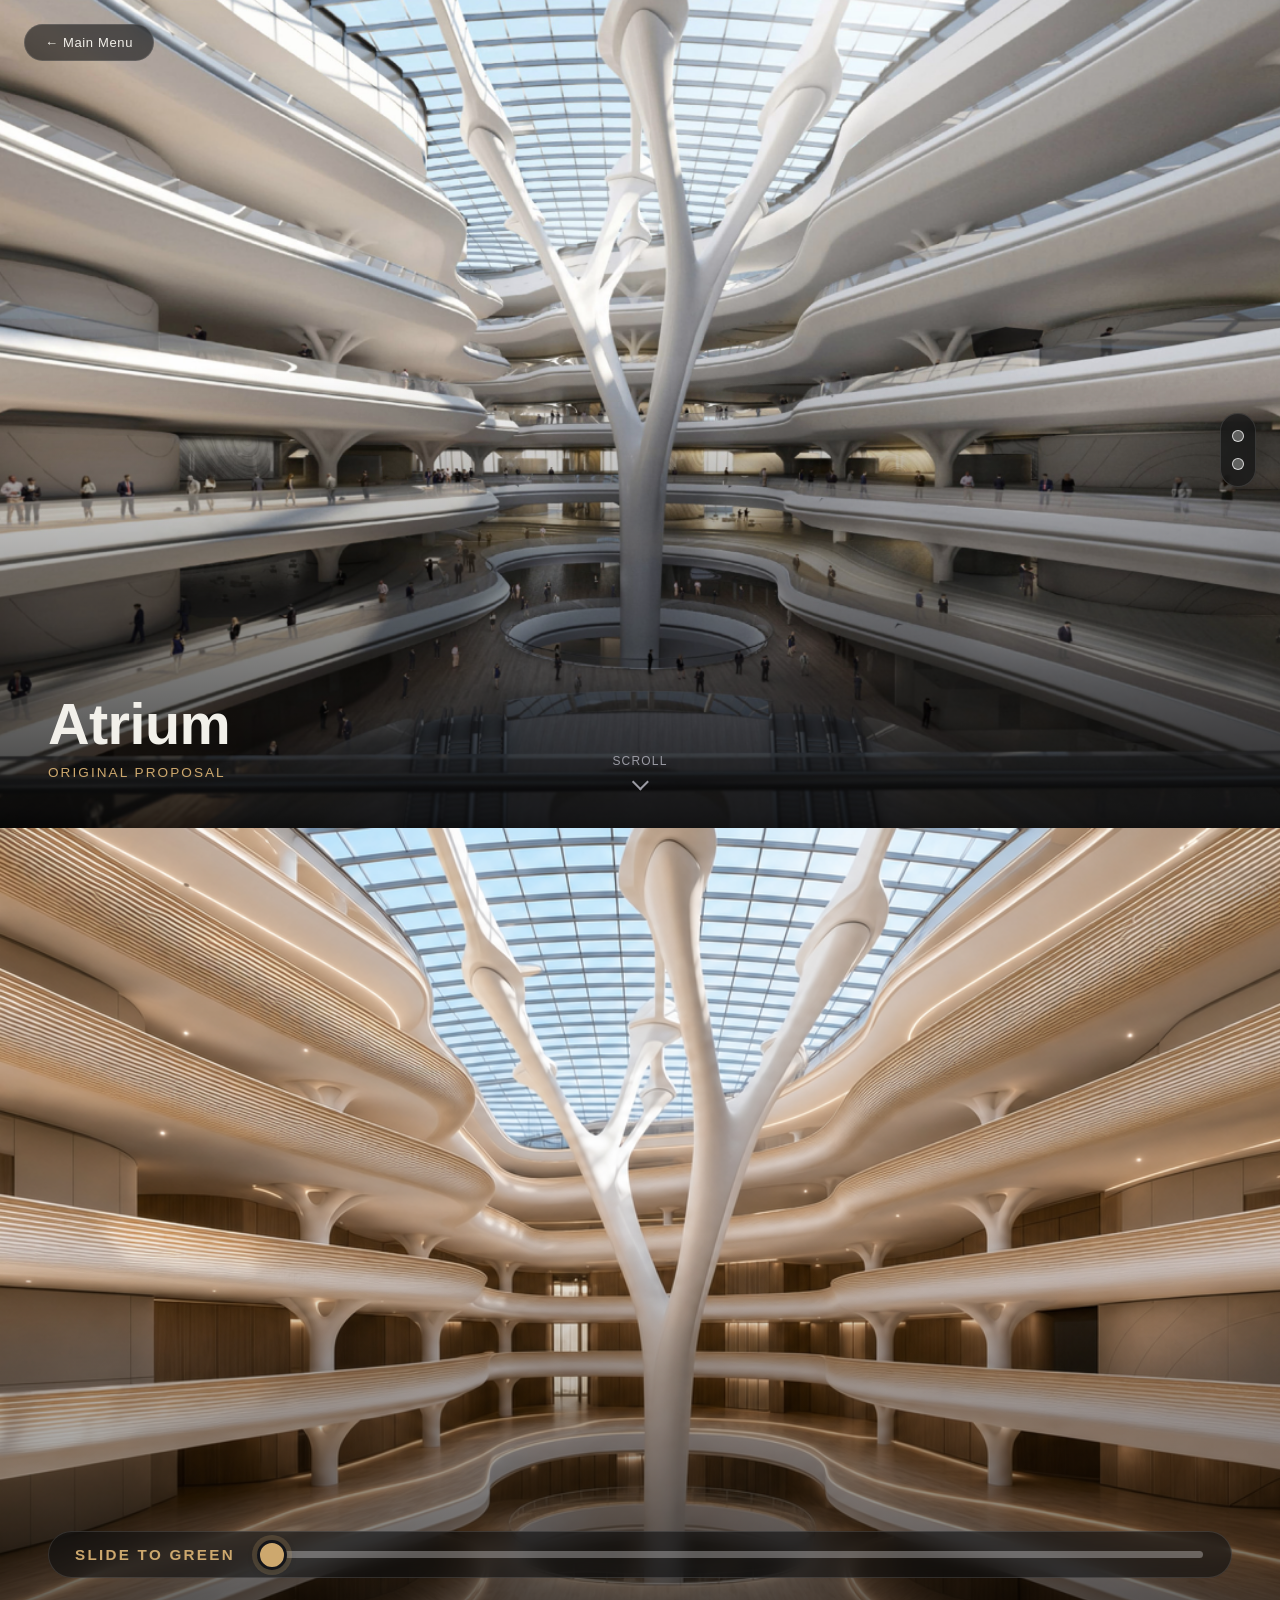
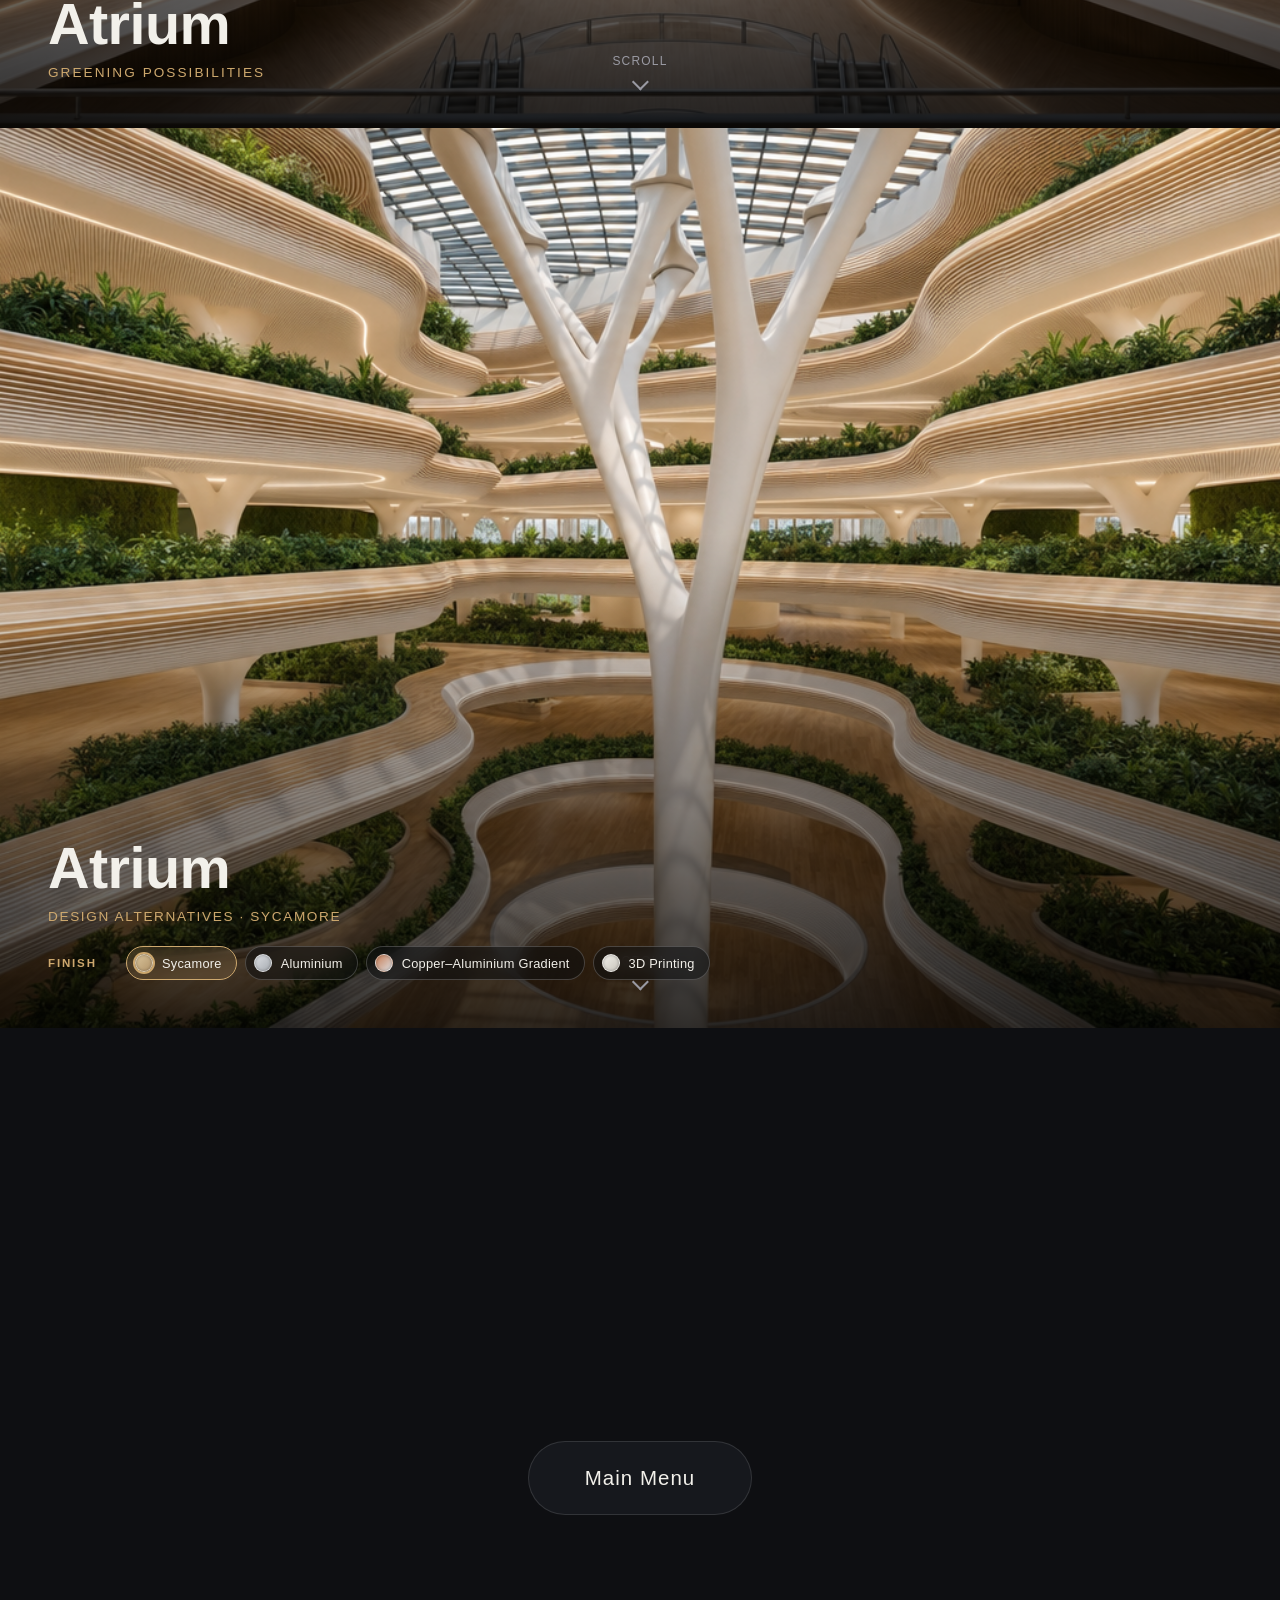
==== commit efedde00: "Collapse Atrium options into greening + finish configurator Keeps Design Option 1 (renamed "Greening" ====
--- a/atrium.html
+++ b/atrium.html
@@ -11,10 +11,8 @@
 <a href="index.html#menu" class="back-btn">&larr; Main Menu</a>
 
 <nav class="option-dots" aria-label="Design option navigation">
-  <a href="#" class="dot" aria-label="Design Option 1"></a>
-  <a href="#" class="dot" aria-label="Design Option 2"></a>
-  <a href="#" class="dot" aria-label="Design Option 3"></a>
-  <a href="#" class="dot" aria-label="Design Option 4"></a>
+  <a href="#" class="dot" aria-label="Greening Possibilities"></a>
+  <a href="#" class="dot" aria-label="Design Alternatives"></a>
 </nav>
 
 <section class="hero slide">
@@ -43,7 +41,7 @@
   <div class="hero-scrim"></div>
   <div class="hero-caption">
     <h1>Atrium</h1>
-    <p>Design Option 1</p>
+    <p>Greening Possibilities</p>
   </div>
   <div class="greening-control">
     <span class="greening-label">Slide to Green</span>
@@ -55,39 +53,44 @@
   </a>
 </section>
 
-<section class="option-slide slide">
-  <div class="hero-media"><img class="media-img" src="images/atrium-option-2.png" alt="Atrium — Design Option 2" /></div>
+<section class="option-slide slide config-slide">
+  <div class="hero-media">
+    <div class="config-stack">
+      <img class="media-img config-img is-active" src="images/atrium-sycamore.png" data-material="sycamore" alt="Atrium — Sycamore finish" />
+      <img class="media-img config-img" src="images/atrium-aluminium.png" data-material="aluminium" alt="Atrium — Aluminium finish" />
+      <img class="media-img config-img" src="images/atrium-copper-aluminium.png" data-material="copper-aluminium" alt="Atrium — Copper–Aluminium Gradient finish" />
+      <img class="media-img config-img" src="images/atrium-3d-printing.png" data-material="3d-printing" alt="Atrium — 3D Printing finish" />
+    </div>
+  </div>
   <div class="hero-scrim"></div>
-  <div class="hero-caption">
+
+  <div class="config-panel" data-selection-prefix="Design Alternatives &middot; ">
     <h1>Atrium</h1>
-    <p>Design Option 2</p>
+    <p class="config-selection">Design Alternatives &middot; Sycamore</p>
+
+    <div class="config-group">
+      <span class="config-group-label">Finish</span>
+      <div class="config-swatches">
+        <button type="button" class="swatch swatch--material is-active" data-material="sycamore">
+          <span class="swatch-dot" style="--chip:linear-gradient(135deg,#d8c39a,#b2946a)"></span>
+          <span class="swatch-name">Sycamore</span>
+        </button>
+        <button type="button" class="swatch swatch--material" data-material="aluminium">
+          <span class="swatch-dot" style="--chip:linear-gradient(135deg,#dde0e4,#a6aab0)"></span>
+          <span class="swatch-name">Aluminium</span>
+        </button>
+        <button type="button" class="swatch swatch--material" data-material="copper-aluminium">
+          <span class="swatch-dot" style="--chip:linear-gradient(135deg,#c67b52,#dde0e4)"></span>
+          <span class="swatch-name">Copper&ndash;Aluminium Gradient</span>
+        </button>
+        <button type="button" class="swatch swatch--material" data-material="3d-printing">
+          <span class="swatch-dot" style="--chip:linear-gradient(135deg,#f2f0ea,#c9c5bc)"></span>
+          <span class="swatch-name">3D Printing</span>
+        </button>
+      </div>
+    </div>
   </div>
-  <a href="#" class="scroll-cue">
-    <span>Scroll</span>
-    <span class="arrow"></span>
-  </a>
-</section>
 
-<section class="option-slide slide">
-  <div class="hero-media"><img class="media-img" src="images/atrium-option-3.png" alt="Atrium — Design Option 3" /></div>
-  <div class="hero-scrim"></div>
-  <div class="hero-caption">
-    <h1>Atrium</h1>
-    <p>Design Option 3</p>
-  </div>
-  <a href="#" class="scroll-cue">
-    <span>Scroll</span>
-    <span class="arrow"></span>
-  </a>
-</section>
-
-<section class="option-slide slide">
-  <div class="hero-media"><img class="media-img" src="images/atrium-option-4.png" alt="Atrium — Design Option 4" /></div>
-  <div class="hero-scrim"></div>
-  <div class="hero-caption">
-    <h1>Atrium</h1>
-    <p>Design Option 4</p>
-  </div>
   <a href="#" class="scroll-cue">
     <span>Scroll</span>
     <span class="arrow"></span>
--- a/css/style.css
+++ b/css/style.css
@@ -218,7 +218,7 @@
 /* ---------- Design option dot navigation ---------- */
 .option-dots {
   position: fixed;
-  left: 28px;
+  right: 24px;
   top: 50%;
   transform: translateY(-50%);
   z-index: 100;
@@ -226,33 +226,40 @@
   flex-direction: column;
   align-items: center;
   gap: 16px;
+  padding: 16px 11px;
+  background: rgba(14, 15, 18, 0.6);
+  backdrop-filter: blur(8px);
+  border: 1px solid var(--border);
+  border-radius: 999px;
 }
 
 .option-dots .dot {
-  width: 11px;
-  height: 11px;
+  width: 12px;
+  height: 12px;
   border-radius: 50%;
-  background: transparent;
-  border: 1.5px solid rgba(255, 255, 255, 0.45);
+  background: rgba(255, 255, 255, 0.3);
+  border: 1.5px solid rgba(255, 255, 255, 0.75);
   cursor: pointer;
   padding: 0;
-  transition: background 0.25s ease, border-color 0.25s ease, transform 0.25s ease;
+  transition: background 0.25s ease, border-color 0.25s ease, transform 0.25s ease, box-shadow 0.25s ease;
 }
 
 .option-dots .dot:hover {
   border-color: var(--accent);
+  background: rgba(255, 255, 255, 0.5);
   transform: scale(1.2);
 }
 
 .option-dots .dot.active {
   background: var(--accent);
-  border-color: var(--accent);
+  border-color: #fff;
+  box-shadow: 0 0 0 3px rgba(255, 255, 255, 0.2);
   transform: scale(1.25);
 }
 
 @media (max-width: 700px) {
-  .option-dots { left: 14px; gap: 12px; }
-  .option-dots .dot { width: 9px; height: 9px; }
+  .option-dots { right: 12px; gap: 12px; padding: 12px 8px; }
+  .option-dots .dot { width: 10px; height: 10px; }
 }
 
 /* ---------- Hero + design option slides (full-bleed image treatment) ---------- */
@@ -321,22 +328,20 @@
   opacity: 0;
 }
 
-.greening-slide .hero-caption,
-.greening-slide .scroll-cue {
-  bottom: 132px;
-}
-
 .greening-control {
   position: absolute;
-  left: 0;
-  right: 0;
-  bottom: 0;
+  left: 48px;
+  right: 48px;
+  bottom: 150px;
   z-index: 3;
   display: flex;
   align-items: center;
-  gap: 24px;
-  padding: 26px 48px 36px;
-  background: linear-gradient(to top, rgba(0, 0, 0, 0.7), rgba(0, 0, 0, 0));
+  gap: 20px;
+  padding: 14px 26px;
+  background: rgba(14, 15, 18, 0.6);
+  backdrop-filter: blur(8px);
+  border: 1px solid var(--border);
+  border-radius: 999px;
 }
 
 .greening-label {
@@ -398,11 +403,132 @@
 }
 
 @media (max-width: 860px) {
-  .greening-control { padding: 16px 24px 22px; gap: 14px; }
-  .greening-slide .hero-caption,
-  .greening-slide .scroll-cue {
-    bottom: 104px;
-  }
+  .greening-control { left: 24px; right: 24px; bottom: 120px; padding: 12px 18px; gap: 12px; }
+}
+
+/* ---------- Material / seating configurator (Congress Hall) ---------- */
+.config-stack {
+  position: relative;
+  width: 100%;
+  height: 100%;
+}
+
+.config-img {
+  position: absolute;
+  inset: 0;
+  opacity: 0;
+  transition: opacity 1.2s ease-in-out;
+}
+
+.config-img.is-active {
+  opacity: 1;
+}
+
+.config-panel {
+  position: absolute;
+  left: 48px;
+  bottom: 48px;
+  z-index: 2;
+  max-width: min(680px, calc(100% - 96px));
+}
+
+.config-panel h1 {
+  margin: 0;
+  font-size: clamp(2rem, 5vw, 3.6rem);
+  font-weight: 700;
+  letter-spacing: -0.01em;
+}
+
+.config-selection {
+  margin: 8px 0 22px;
+  color: var(--accent);
+  letter-spacing: 0.12em;
+  text-transform: uppercase;
+  font-size: 0.85rem;
+}
+
+.config-group {
+  display: flex;
+  align-items: center;
+  gap: 14px;
+  margin-top: 12px;
+}
+
+.config-group-label {
+  width: 64px;
+  flex-shrink: 0;
+  font-size: 0.72rem;
+  font-weight: 600;
+  letter-spacing: 0.16em;
+  text-transform: uppercase;
+  color: var(--accent);
+}
+
+.config-swatches {
+  display: flex;
+  flex-wrap: wrap;
+  gap: 8px;
+}
+
+.swatch {
+  display: inline-flex;
+  align-items: center;
+  gap: 9px;
+  padding: 7px 14px 7px 8px;
+  border-radius: 999px;
+  background: rgba(14, 15, 18, 0.55);
+  backdrop-filter: blur(8px);
+  border: 1.5px solid rgba(255, 255, 255, 0.2);
+  color: var(--text);
+  font-size: 0.8rem;
+  letter-spacing: 0.02em;
+  cursor: pointer;
+  transition: border-color 0.2s ease, background 0.2s ease, transform 0.2s ease;
+}
+
+.swatch:hover {
+  border-color: rgba(255, 255, 255, 0.55);
+  transform: translateY(-1px);
+}
+
+.swatch.is-active {
+  border-color: var(--accent);
+  background: rgba(205, 168, 110, 0.18);
+}
+
+.swatch-dot {
+  width: 18px;
+  height: 18px;
+  border-radius: 50%;
+  background: var(--chip);
+  border: 1px solid rgba(255, 255, 255, 0.4);
+  box-shadow: inset 0 0 3px rgba(0, 0, 0, 0.35);
+  flex-shrink: 0;
+}
+
+.swatch.is-active .swatch-dot {
+  box-shadow: 0 0 0 2px var(--accent), inset 0 0 3px rgba(0, 0, 0, 0.35);
+}
+
+.swatch-soon {
+  font-size: 0.58rem;
+  text-transform: uppercase;
+  letter-spacing: 0.1em;
+  color: var(--text-dim);
+  border: 1px solid var(--border);
+  border-radius: 999px;
+  padding: 1px 6px;
+}
+
+@media (max-width: 700px) {
+  .config-panel { left: 16px; right: 16px; bottom: 20px; max-width: none; }
+  .config-panel h1 { font-size: clamp(1.6rem, 8vw, 2.2rem); }
+  .config-selection { margin-bottom: 16px; }
+  .config-group { flex-direction: column; align-items: flex-start; gap: 7px; }
+  .config-group-label { width: auto; }
+  /* Panel fills the lower screen on mobile; the centered scroll cue would
+     otherwise bleed through the gaps between swatches. */
+  .config-slide .scroll-cue { display: none; }
 }
 
 /* ---------- Closing slide (return to menu) ---------- */
